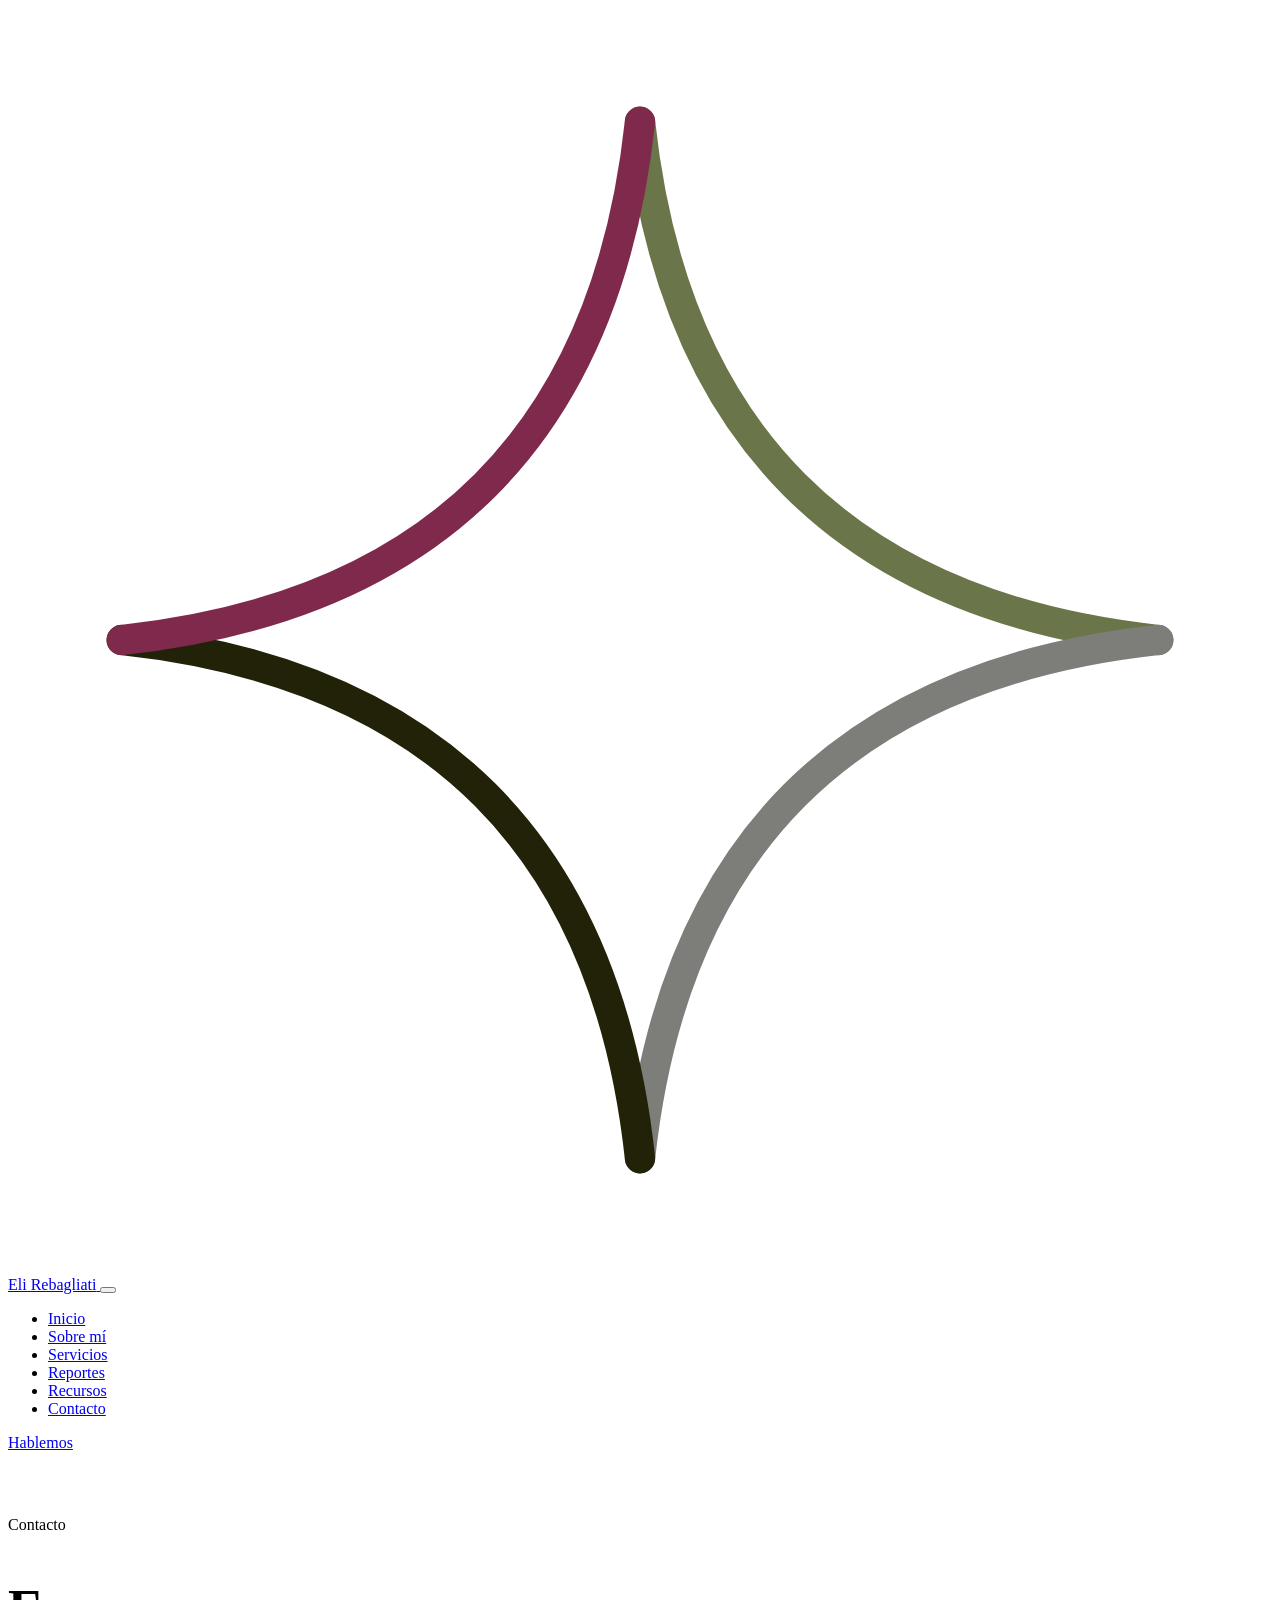
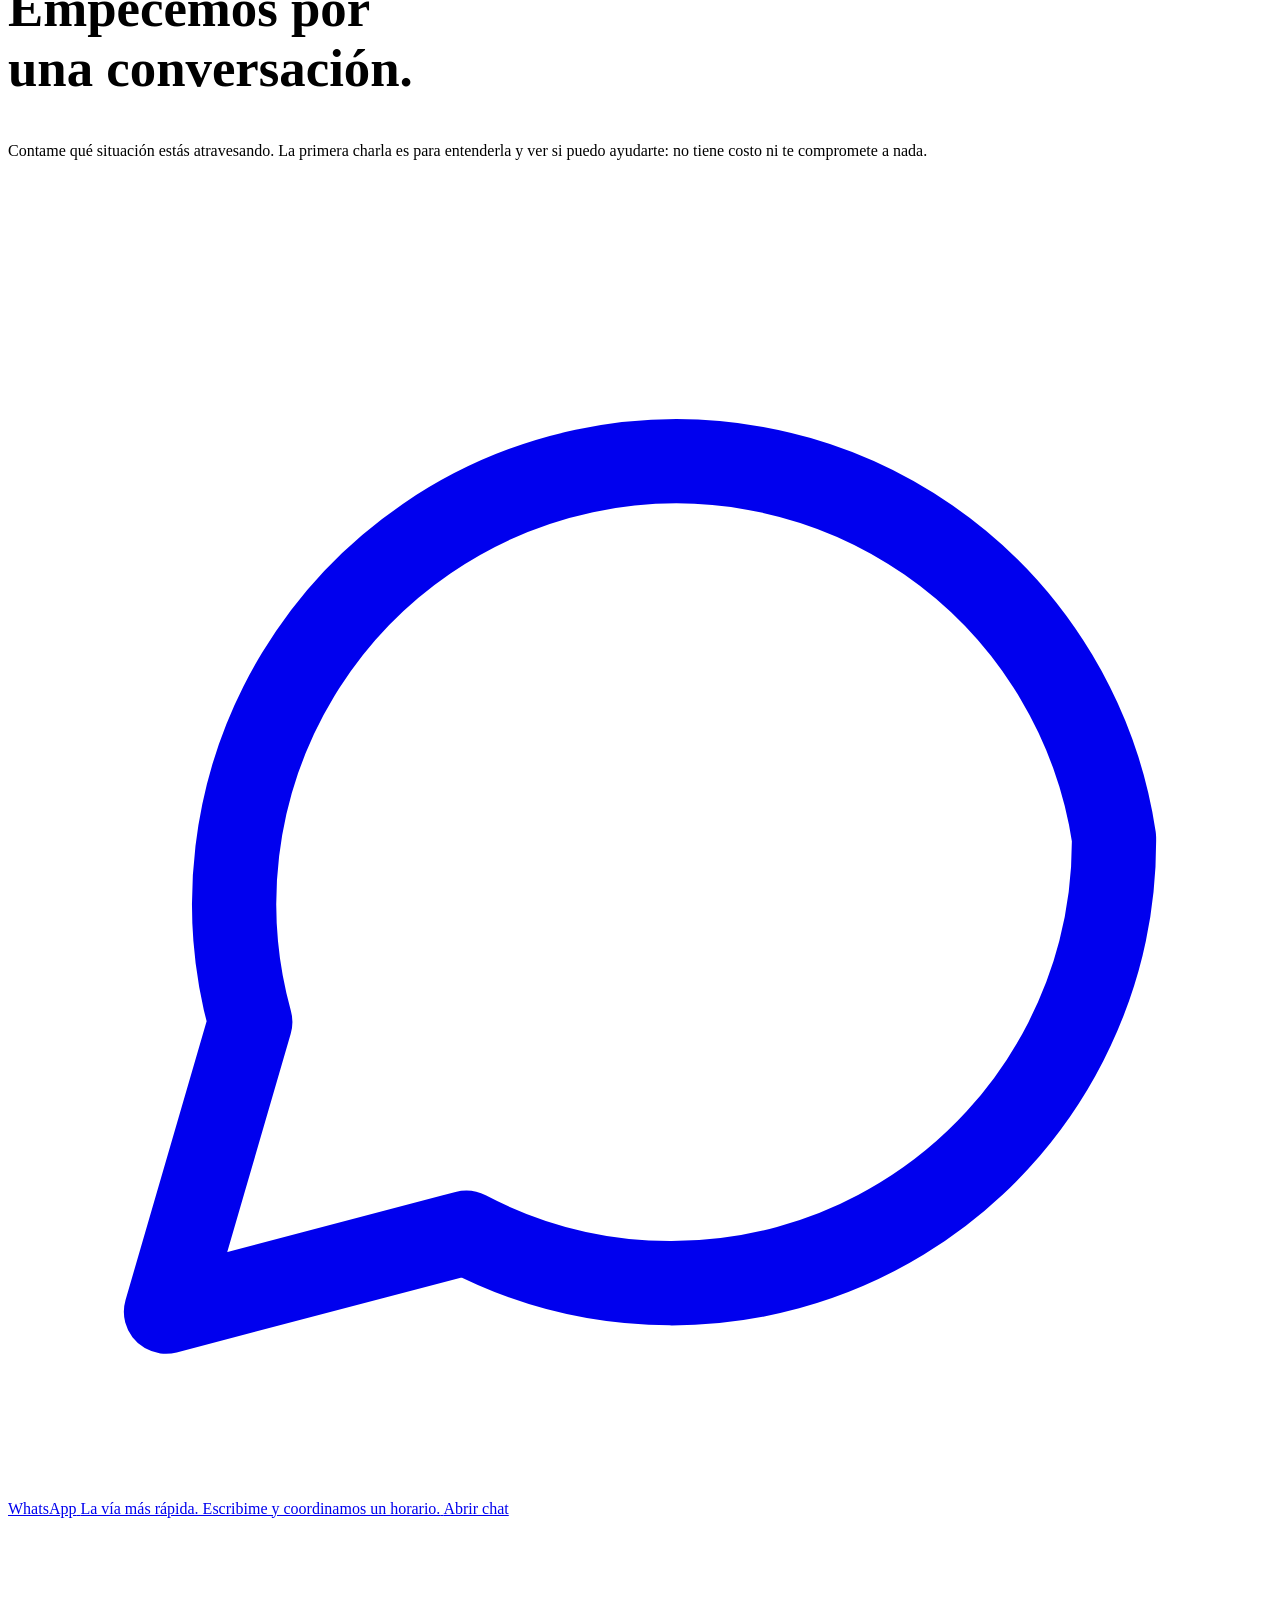
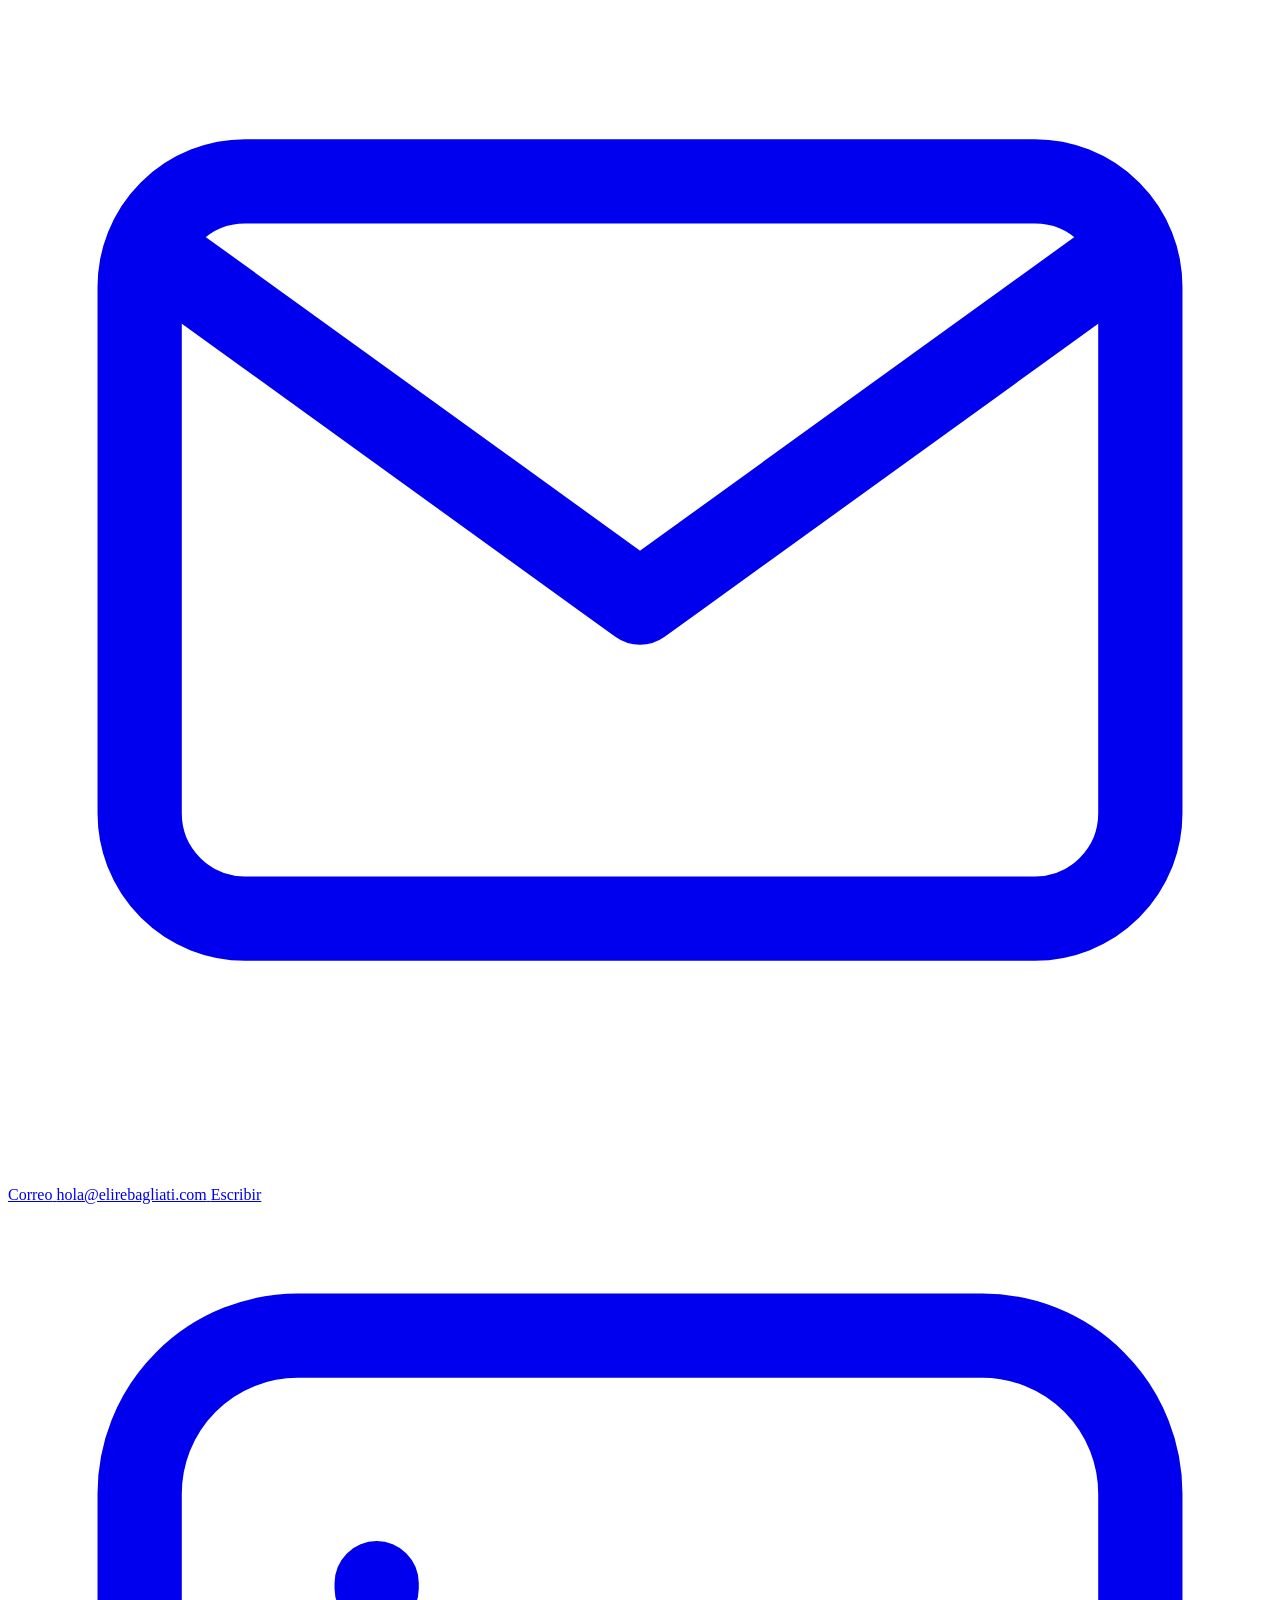
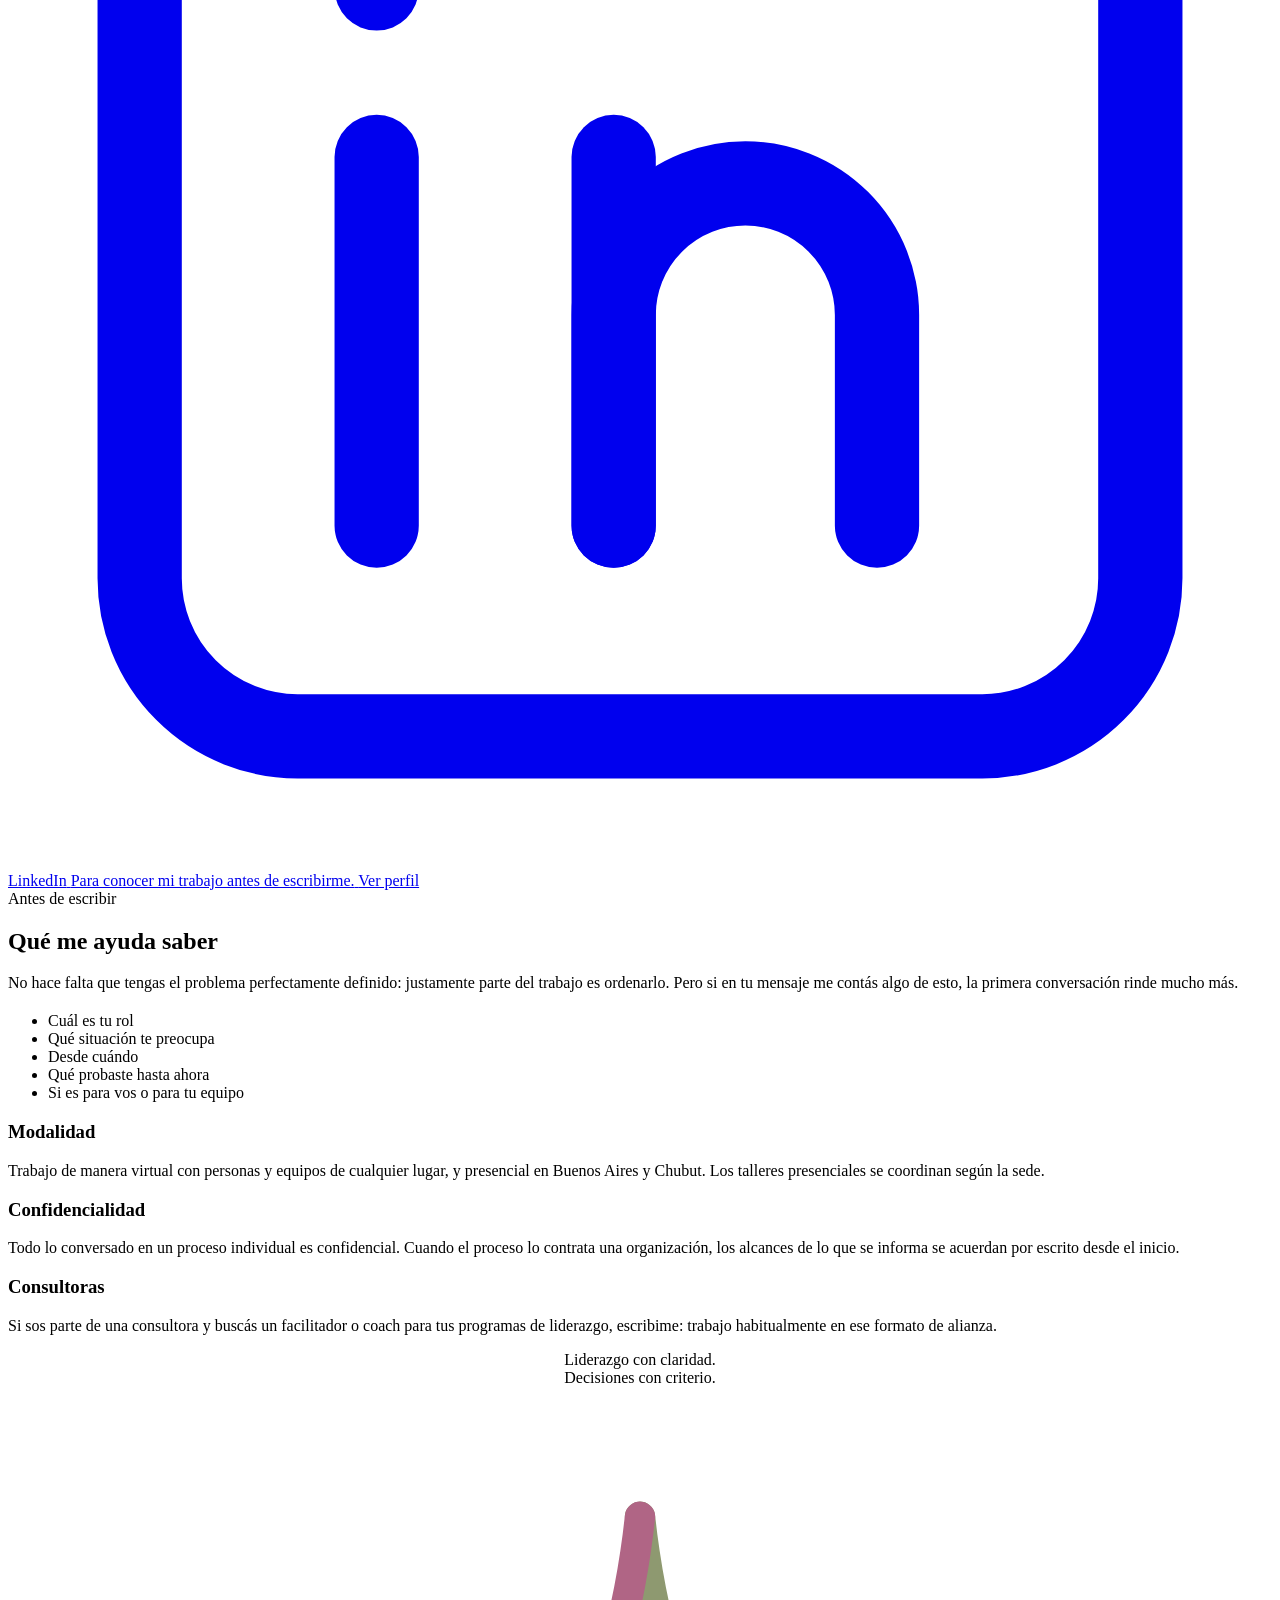
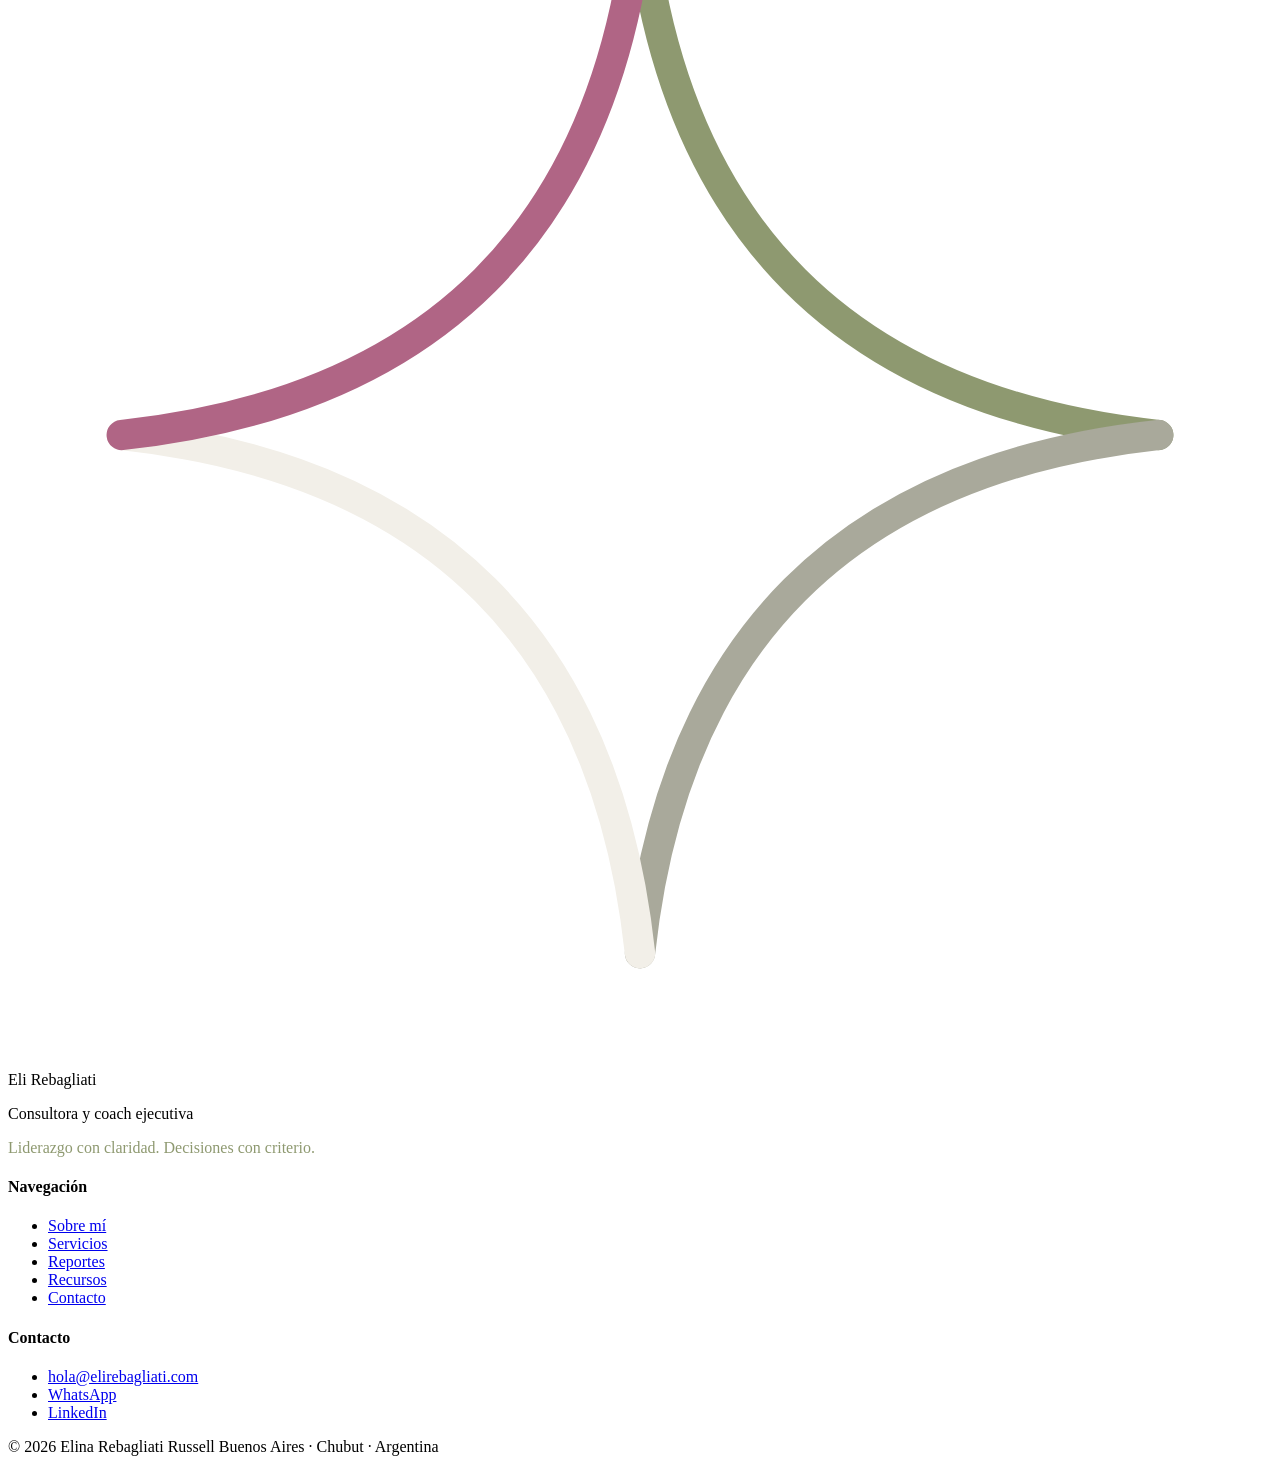
==== contacto.html @ 0b9de1ab "Add files via upload" ====
<!DOCTYPE html>
<html lang="es">
<head>
<meta charset="utf-8">
<meta name="viewport" content="width=device-width,initial-scale=1">
<title>Contacto · Eli Rebagliati</title>
<meta name="description" content="Escribime para conversar sobre tu desafío de liderazgo. Primera conversación sin costo ni compromiso.">
<meta property="og:title" content="Contacto · Eli Rebagliati">
<meta property="og:description" content="Escribime para conversar sobre tu desafío de liderazgo. Primera conversación sin costo ni compromiso.">
<meta property="og:image" content="assets/elina-cuadrada.jpg">
<meta property="og:type" content="website">
<link rel="icon" href="assets/favicon.svg" type="image/svg+xml">
<link rel="preconnect" href="https://fonts.googleapis.com">
<link rel="preconnect" href="https://fonts.gstatic.com" crossorigin>
<link href="https://fonts.googleapis.com/css2?family=Playfair+Display:wght@400;500;600&family=Inter:wght@400;500;600&display=swap" rel="stylesheet">
<link rel="stylesheet" href="assets/estilo.css">
</head>
<body>

<header>
  <div class="barra">
    <a href="index.html" class="marca">
      <svg viewBox="0 0 100 100" aria-hidden="true" fill="none" stroke-width="2.4" stroke-linecap="round">
        <path d="M50 9 Q54 46 91 50" stroke="#6A754A"/>
        <path d="M91 50 Q54 54 50 91" stroke="#7D7D7A"/>
        <path d="M50 91 Q46 54 9 50" stroke="#222208"/>
        <path d="M9 50 Q46 46 50 9" stroke="#7F294C"/>
      </svg>
      <span class="marca-nombre">Eli Rebagliati</span>
    </a>
    <button class="menu-btn" id="menuBtn" aria-label="Abrir menú" aria-expanded="false">
      <span></span><span></span><span></span>
    </button>
    <nav id="nav">
      <ul>
        <li><a href="index.html">Inicio</a></li>
        <li><a href="sobre-mi.html">Sobre mí</a></li>
        <li><a href="servicios.html">Servicios</a></li>
        <li><a href="reportes.html">Reportes</a></li>
        <li><a href="recursos.html">Recursos</a></li>
        <li><a href="contacto.html" class="activo">Contacto</a></li>
      </ul>
    </nav>
    <a href="contacto.html" class="btn">Hablemos</a>
  </div>
</header>

<section class="seccion-marfil" style="padding-top:64px;padding-bottom:56px">
  <div class="contenedor">
    <div class="angosto">
      <span class="sup">Contacto</span>
      <h1 style="font-size:clamp(2.1rem,4.2vw,3.3rem)">Empecemos por<br>una conversación.</h1>
      <div class="regla" style="margin-top:26px"></div>
      <p class="entrada">Contame qué situación estás atravesando. La primera charla es para entenderla y ver si puedo ayudarte: no tiene costo ni te compromete a nada.</p>
    </div>
  </div>
</section>

<section class="seccion-blanca">
  <div class="contenedor">
    <div class="canales">
      <a class="canal aparece" href="https://wa.me/5491127205738?text=Hola%20Eli%2C%20te%20escribo%20desde%20tu%20web." target="_blank" rel="noopener">
        <svg viewBox="0 0 24 24" fill="none" stroke="currentColor" stroke-width="1.6" stroke-linecap="round" stroke-linejoin="round">
          <path d="M21 11.5a8.4 8.4 0 0 1-12.3 7.5L3 20.5l1.6-5.5A8.4 8.4 0 1 1 21 11.5z"/>
        </svg>
        <span class="canal-nombre">WhatsApp</span>
        <span class="canal-dato">La vía más rápida. Escribime y coordinamos un horario.</span>
        <span class="canal-accion">Abrir chat</span>
      </a>

      <a class="canal aparece" href="mailto:hola@elirebagliati.com?subject=Consulta%20desde%20la%20web">
        <svg viewBox="0 0 24 24" fill="none" stroke="currentColor" stroke-width="1.6" stroke-linecap="round" stroke-linejoin="round">
          <rect x="2.5" y="5" width="19" height="14" rx="2"/><path d="M3 6.5l9 6.5 9-6.5"/>
        </svg>
        <span class="canal-nombre">Correo</span>
        <span class="canal-dato">hola@elirebagliati.com</span>
        <span class="canal-accion">Escribir</span>
      </a>

      <a class="canal aparece" href="https://linkedin.com/in/elirebagliati" target="_blank" rel="noopener">
        <svg viewBox="0 0 24 24" fill="none" stroke="currentColor" stroke-width="1.6" stroke-linecap="round" stroke-linejoin="round">
          <rect x="2.5" y="2.5" width="19" height="19" rx="3"/><path d="M7 10.5v7M7 7.2v.1M11.5 17.5v-4a2.5 2.5 0 0 1 5 0v4"/><path d="M11.5 10.5v7"/>
        </svg>
        <span class="canal-nombre">LinkedIn</span>
        <span class="canal-dato">Para conocer mi trabajo antes de escribirme.</span>
        <span class="canal-accion">Ver perfil</span>
      </a>
    </div>
  </div>
</section>

<section class="seccion-marfil">
  <div class="contenedor">
    <div class="dos-texto aparece">
      <div>
        <span class="sup">Antes de escribir</span>
        <h2>Qué me ayuda saber</h2>
      </div>
      <div>
        <p>No hace falta que tengas el problema perfectamente definido: justamente parte del trabajo es ordenarlo. Pero si en tu mensaje me contás algo de esto, la primera conversación rinde mucho más.</p>
        <ul class="chips" style="margin-top:20px">
          <li>Cuál es tu rol</li>
          <li>Qué situación te preocupa</li>
          <li>Desde cuándo</li>
          <li>Qué probaste hasta ahora</li>
          <li>Si es para vos o para tu equipo</li>
        </ul>
      </div>
    </div>
  </div>
</section>

<section class="seccion-blanca">
  <div class="contenedor">
    <div class="tres">
      <div class="tarjeta tarjeta-marfil aparece">
        <h3>Modalidad</h3>
        <p>Trabajo de manera virtual con personas y equipos de cualquier lugar, y presencial en Buenos Aires y Chubut. Los talleres presenciales se coordinan según la sede.</p>
      </div>
      <div class="tarjeta tarjeta-marfil aparece">
        <h3>Confidencialidad</h3>
        <p>Todo lo conversado en un proceso individual es confidencial. Cuando el proceso lo contrata una organización, los alcances de lo que se informa se acuerdan por escrito desde el inicio.</p>
      </div>
      <div class="tarjeta tarjeta-marfil aparece">
        <h3>Consultoras</h3>
        <p>Si sos parte de una consultora y buscás un facilitador o coach para tus programas de liderazgo, escribime: trabajo habitualmente en ese formato de alianza.</p>
      </div>
    </div>
  </div>
</section>

<section class="seccion-oscura">
  <div class="contenedor angosto" style="text-align:center">
    <blockquote class="cita aparece" style="border:none;padding:0;text-align:center">Liderazgo con claridad.<br>Decisiones con criterio.</blockquote>
  </div>
</section>


<footer>
  <div class="contenedor">
    <div class="pie-grid">
      <div>
        <div class="pie-marca">
          <svg viewBox="0 0 100 100" aria-hidden="true" fill="none" stroke-width="2.4" stroke-linecap="round">
            <path d="M50 9 Q54 46 91 50" stroke="#8E9970"/>
            <path d="M91 50 Q54 54 50 91" stroke="#A9A99B"/>
            <path d="M50 91 Q46 54 9 50" stroke="#F2EFE8"/>
            <path d="M9 50 Q46 46 50 9" stroke="#B06585"/>
          </svg>
          <span>Eli Rebagliati</span>
        </div>
        <p style="margin-bottom:6px">Consultora y coach ejecutiva</p>
        <p style="color:#8E9970">Liderazgo con claridad. Decisiones con criterio.</p>
      </div>
      <div>
        <h4>Navegación</h4>
        <ul>
          <li><a href="sobre-mi.html">Sobre mí</a></li>
          <li><a href="servicios.html">Servicios</a></li>
          <li><a href="reportes.html">Reportes</a></li>
          <li><a href="recursos.html">Recursos</a></li>
          <li><a href="contacto.html">Contacto</a></li>
        </ul>
      </div>
      <div>
        <h4>Contacto</h4>
        <ul>
          <li><a href="mailto:hola@elirebagliati.com">hola@elirebagliati.com</a></li>
          <li><a href="https://wa.me/5491127205738" target="_blank" rel="noopener">WhatsApp</a></li>
          <li><a href="https://linkedin.com/in/elirebagliati" target="_blank" rel="noopener">LinkedIn</a></li>
        </ul>
      </div>
    </div>
    <div class="pie-abajo">
      <span>© <span id="anio">2026</span> Elina Rebagliati Russell</span>
      <span>Buenos Aires · Chubut · Argentina</span>
    </div>
  </div>
</footer>

<script>
document.getElementById('anio').textContent = new Date().getFullYear();
const mb = document.getElementById('menuBtn'), nv = document.getElementById('nav');
mb.addEventListener('click', () => {
  const abierto = nv.classList.toggle('abierto');
  mb.classList.toggle('abierto', abierto);
  mb.setAttribute('aria-expanded', abierto);
});
const io = new IntersectionObserver(es => es.forEach(e => {
  if (e.isIntersecting) { e.target.classList.add('visible'); io.unobserve(e.target); }
}), { threshold: .12, rootMargin: '0px 0px -60px 0px' });
document.querySelectorAll('.aparece').forEach(el => io.observe(el));
</script>
</body>
</html>
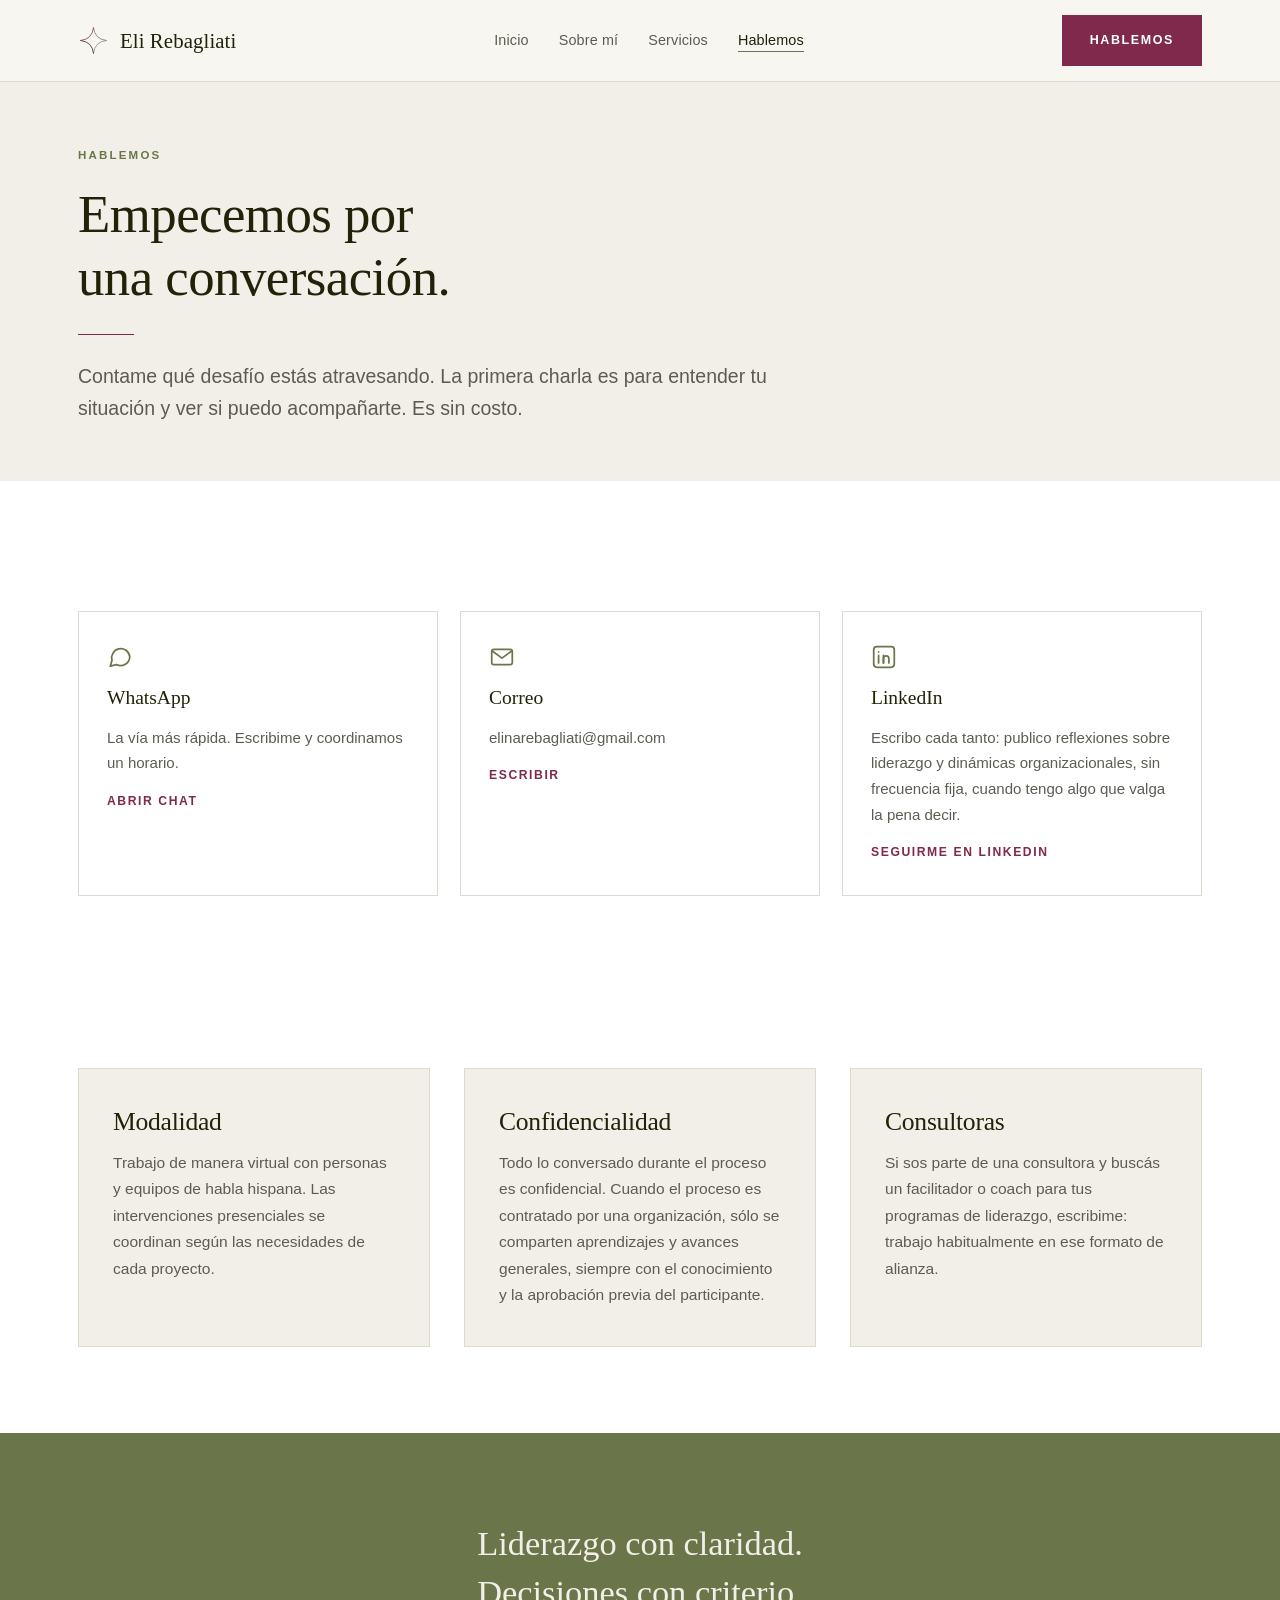
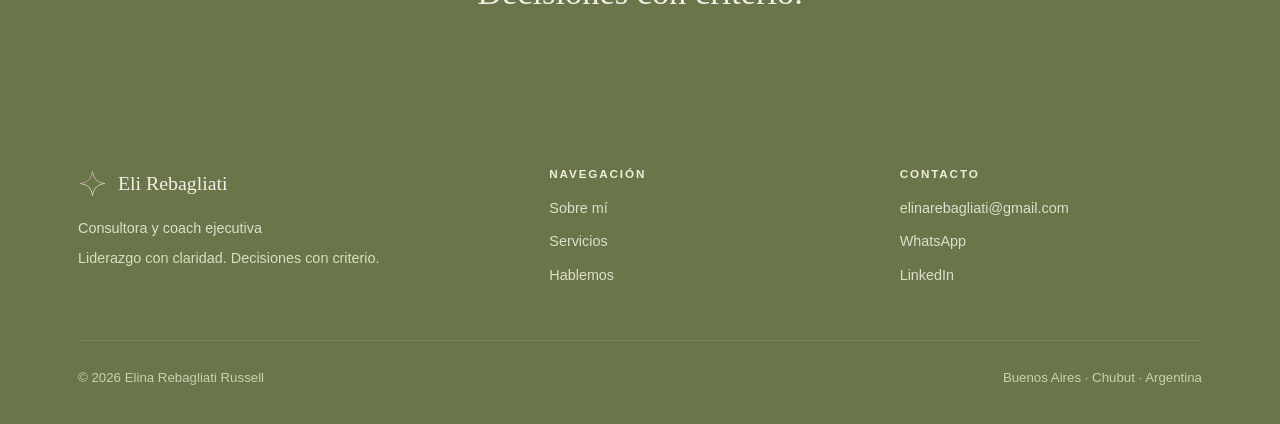
==== commit 30a677b9: "Aplicar observaciones de Elina: textos, color oliva, menu sin Reportes/Recursos - Inicio: titulo y b" ====
--- a/contacto.html
+++ b/contacto.html
@@ -3,9 +3,9 @@
 <head>
 <meta charset="utf-8">
 <meta name="viewport" content="width=device-width,initial-scale=1">
-<title>Contacto · Eli Rebagliati</title>
-<meta name="description" content="Escribime para conversar sobre tu desafío de liderazgo. Primera conversación sin costo ni compromiso.">
-<meta property="og:title" content="Contacto · Eli Rebagliati">
+<title>Hablemos · Eli Rebagliati</title>
+<meta name="description" content="Escribime para conversar sobre tu desafío de liderazgo. Primera conversación sin costo.">
+<meta property="og:title" content="Hablemos · Eli Rebagliati">
 <meta property="og:description" content="Escribime para conversar sobre tu desafío de liderazgo. Primera conversación sin costo ni compromiso.">
 <meta property="og:image" content="assets/elina-cuadrada.jpg">
 <meta property="og:type" content="website">
@@ -36,9 +36,7 @@
         <li><a href="index.html">Inicio</a></li>
         <li><a href="sobre-mi.html">Sobre mí</a></li>
         <li><a href="servicios.html">Servicios</a></li>
-        <li><a href="reportes.html">Reportes</a></li>
-        <li><a href="recursos.html">Recursos</a></li>
-        <li><a href="contacto.html" class="activo">Contacto</a></li>
+        <li><a href="contacto.html" class="activo">Hablemos</a></li>
       </ul>
     </nav>
     <a href="contacto.html" class="btn">Hablemos</a>
@@ -48,10 +46,10 @@
 <section class="seccion-marfil" style="padding-top:64px;padding-bottom:56px">
   <div class="contenedor">
     <div class="angosto">
-      <span class="sup">Contacto</span>
+      <span class="sup">Hablemos</span>
       <h1 style="font-size:clamp(2.1rem,4.2vw,3.3rem)">Empecemos por<br>una conversación.</h1>
       <div class="regla" style="margin-top:26px"></div>
-      <p class="entrada">Contame qué situación estás atravesando. La primera charla es para entenderla y ver si puedo ayudarte: no tiene costo ni te compromete a nada.</p>
+      <p class="entrada">Contame qué desafío estás atravesando. La primera charla es para entender tu situación y ver si puedo acompañarte. Es sin costo.</p>
     </div>
   </div>
 </section>
@@ -68,12 +66,12 @@
         <span class="canal-accion">Abrir chat</span>
       </a>
 
-      <a class="canal aparece" href="mailto:hola@elirebagliati.com?subject=Consulta%20desde%20la%20web">
+      <a class="canal aparece" href="mailto:elinarebagliati@gmail.com?subject=Consulta%20desde%20la%20web">
         <svg viewBox="0 0 24 24" fill="none" stroke="currentColor" stroke-width="1.6" stroke-linecap="round" stroke-linejoin="round">
           <rect x="2.5" y="5" width="19" height="14" rx="2"/><path d="M3 6.5l9 6.5 9-6.5"/>
         </svg>
         <span class="canal-nombre">Correo</span>
-        <span class="canal-dato">hola@elirebagliati.com</span>
+        <span class="canal-dato">elinarebagliati@gmail.com</span>
         <span class="canal-accion">Escribir</span>
       </a>
 
@@ -82,30 +80,9 @@
           <rect x="2.5" y="2.5" width="19" height="19" rx="3"/><path d="M7 10.5v7M7 7.2v.1M11.5 17.5v-4a2.5 2.5 0 0 1 5 0v4"/><path d="M11.5 10.5v7"/>
         </svg>
         <span class="canal-nombre">LinkedIn</span>
-        <span class="canal-dato">Para conocer mi trabajo antes de escribirme.</span>
-        <span class="canal-accion">Ver perfil</span>
+        <span class="canal-dato">Escribo cada tanto: publico reflexiones sobre liderazgo y dinámicas organizacionales, sin frecuencia fija, cuando tengo algo que valga la pena decir.</span>
+        <span class="canal-accion">Seguirme en LinkedIn</span>
       </a>
-    </div>
-  </div>
-</section>
-
-<section class="seccion-marfil">
-  <div class="contenedor">
-    <div class="dos-texto aparece">
-      <div>
-        <span class="sup">Antes de escribir</span>
-        <h2>Qué me ayuda saber</h2>
-      </div>
-      <div>
-        <p>No hace falta que tengas el problema perfectamente definido: justamente parte del trabajo es ordenarlo. Pero si en tu mensaje me contás algo de esto, la primera conversación rinde mucho más.</p>
-        <ul class="chips" style="margin-top:20px">
-          <li>Cuál es tu rol</li>
-          <li>Qué situación te preocupa</li>
-          <li>Desde cuándo</li>
-          <li>Qué probaste hasta ahora</li>
-          <li>Si es para vos o para tu equipo</li>
-        </ul>
-      </div>
     </div>
   </div>
 </section>
@@ -115,11 +92,11 @@
     <div class="tres">
       <div class="tarjeta tarjeta-marfil aparece">
         <h3>Modalidad</h3>
-        <p>Trabajo de manera virtual con personas y equipos de cualquier lugar, y presencial en Buenos Aires y Chubut. Los talleres presenciales se coordinan según la sede.</p>
+        <p>Trabajo de manera virtual con personas y equipos de habla hispana. Las intervenciones presenciales se coordinan según las necesidades de cada proyecto.</p>
       </div>
       <div class="tarjeta tarjeta-marfil aparece">
         <h3>Confidencialidad</h3>
-        <p>Todo lo conversado en un proceso individual es confidencial. Cuando el proceso lo contrata una organización, los alcances de lo que se informa se acuerdan por escrito desde el inicio.</p>
+        <p>Todo lo conversado durante el proceso es confidencial. Cuando el proceso es contratado por una organización, sólo se comparten aprendizajes y avances generales, siempre con el conocimiento y la aprobación previa del participante.</p>
       </div>
       <div class="tarjeta tarjeta-marfil aparece">
         <h3>Consultoras</h3>
@@ -142,30 +119,28 @@
       <div>
         <div class="pie-marca">
           <svg viewBox="0 0 100 100" aria-hidden="true" fill="none" stroke-width="2.4" stroke-linecap="round">
-            <path d="M50 9 Q54 46 91 50" stroke="#8E9970"/>
-            <path d="M91 50 Q54 54 50 91" stroke="#A9A99B"/>
+            <path d="M50 9 Q54 46 91 50" stroke="#D9DEC2"/>
+            <path d="M91 50 Q54 54 50 91" stroke="#E6E4D8"/>
             <path d="M50 91 Q46 54 9 50" stroke="#F2EFE8"/>
-            <path d="M9 50 Q46 46 50 9" stroke="#B06585"/>
+            <path d="M9 50 Q46 46 50 9" stroke="#D8A0BC"/>
           </svg>
           <span>Eli Rebagliati</span>
         </div>
         <p style="margin-bottom:6px">Consultora y coach ejecutiva</p>
-        <p style="color:#8E9970">Liderazgo con claridad. Decisiones con criterio.</p>
+        <p style="color:#D9DEC2">Liderazgo con claridad. Decisiones con criterio.</p>
       </div>
       <div>
         <h4>Navegación</h4>
         <ul>
           <li><a href="sobre-mi.html">Sobre mí</a></li>
           <li><a href="servicios.html">Servicios</a></li>
-          <li><a href="reportes.html">Reportes</a></li>
-          <li><a href="recursos.html">Recursos</a></li>
-          <li><a href="contacto.html">Contacto</a></li>
+          <li><a href="contacto.html">Hablemos</a></li>
         </ul>
       </div>
       <div>
         <h4>Contacto</h4>
         <ul>
-          <li><a href="mailto:hola@elirebagliati.com">hola@elirebagliati.com</a></li>
+          <li><a href="mailto:elinarebagliati@gmail.com">elinarebagliati@gmail.com</a></li>
           <li><a href="https://wa.me/5491127205738" target="_blank" rel="noopener">WhatsApp</a></li>
           <li><a href="https://linkedin.com/in/elirebagliati" target="_blank" rel="noopener">LinkedIn</a></li>
         </ul>
--- a/assets/estilo.css
+++ b/assets/estilo.css
@@ -0,0 +1,310 @@
+/* ═══════════════════════════════════════════════════════════════
+   Eli Rebagliati — Consultora y Coach Ejecutiva
+   Hoja de estilos única. Paleta y tipografías del manual de marca.
+   ═══════════════════════════════════════════════════════════════ */
+
+:root{
+  /* paleta de marca */
+  --pantano:#222208;
+  --oliva:#6A754A;
+  --vino:#7F294C;
+  --piedra:#7D7D7A;
+  --marfil:#F2EFE8;
+
+  /* derivados para interfaz */
+  --marfil-claro:#F8F6F1;
+  --blanco:#FFFFFF;
+  --texto:#2B2B22;
+  --texto-suave:#5C5C52;
+  --linea:#DEDACF;
+  --oliva-claro:#8E9970;
+  --vino-oscuro:#6A2140;
+
+  --serif:'Playfair Display',Georgia,'Times New Roman',serif;
+  --sans:'Inter',-apple-system,BlinkMacSystemFont,'Segoe UI',Roboto,sans-serif;
+
+  --ancho:1180px;
+  --ancho-texto:720px;
+}
+
+*,*::before,*::after{box-sizing:border-box}
+
+html{scroll-behavior:smooth;-webkit-text-size-adjust:100%}
+
+body{
+  margin:0;
+  font-family:var(--sans);
+  font-size:17px;
+  line-height:1.7;
+  color:var(--texto);
+  background:var(--marfil-claro);
+  -webkit-font-smoothing:antialiased;
+}
+
+img{max-width:100%;height:auto;display:block}
+
+a{color:var(--vino);text-decoration:none;transition:color .2s}
+a:hover{color:var(--vino-oscuro)}
+
+/* ── tipografía ───────────────────────────────────────────── */
+h1,h2,h3,h4{font-family:var(--serif);font-weight:500;color:var(--pantano);margin:0;line-height:1.18;letter-spacing:-.01em}
+h1{font-size:clamp(2.4rem,5.2vw,4.1rem)}
+h2{font-size:clamp(1.9rem,3.6vw,2.9rem)}
+h3{font-size:clamp(1.25rem,2vw,1.6rem)}
+h4{font-size:1.1rem}
+p{margin:0 0 1.15em}
+p:last-child{margin-bottom:0}
+
+.sup{
+  font-family:var(--sans);font-size:.72rem;font-weight:600;
+  letter-spacing:.19em;text-transform:uppercase;color:var(--oliva);
+  margin:0 0 1.1rem;display:block;
+}
+.entrada{font-size:1.22rem;line-height:1.62;color:var(--texto-suave)}
+.grande{font-size:1.08rem}
+.destacado{color:var(--vino)}
+.oliva{color:var(--oliva)}
+
+/* ── estructura ───────────────────────────────────────────── */
+.contenedor{max-width:var(--ancho);margin:0 auto;padding:0 28px}
+.angosto{max-width:var(--ancho-texto)}
+section{padding:86px 0}
+.seccion-marfil{background:var(--marfil)}
+.seccion-blanca{background:var(--blanco)}
+.seccion-oscura{background:var(--oliva);color:#EEF0E3}
+.seccion-oscura h1,.seccion-oscura h2,.seccion-oscura h3{color:var(--marfil)}
+.seccion-oscura .sup{color:#D9DEC2}
+.seccion-oscura .entrada{color:#E4E6D4}
+
+/* ── cabecera ─────────────────────────────────────────────── */
+header{
+  position:sticky;top:0;z-index:60;
+  background:rgba(248,246,241,.94);
+  backdrop-filter:saturate(150%) blur(12px);
+  border-bottom:1px solid var(--linea);
+}
+.barra{display:flex;align-items:center;justify-content:space-between;gap:24px;padding:15px 28px;max-width:var(--ancho);margin:0 auto}
+.marca{display:flex;align-items:center;gap:11px}
+.marca svg{width:31px;height:31px;flex:none}
+.marca-nombre{font-family:var(--serif);font-size:1.3rem;color:var(--pantano);letter-spacing:.005em}
+
+nav ul{display:flex;align-items:center;gap:30px;list-style:none;margin:0;padding:0}
+nav a{
+  font-size:.9rem;color:var(--texto-suave);letter-spacing:.01em;
+  padding-bottom:3px;border-bottom:1.5px solid transparent;
+}
+nav a:hover{color:var(--pantano)}
+nav a.activo{color:var(--pantano);border-bottom-color:var(--oliva)}
+
+/* ── botones ──────────────────────────────────────────────── */
+.btn{
+  display:inline-flex;align-items:center;gap:9px;
+  font-family:var(--sans);font-size:.78rem;font-weight:600;
+  letter-spacing:.13em;text-transform:uppercase;
+  padding:14px 27px;border:1.5px solid var(--vino);
+  background:var(--vino);color:#fff;
+  transition:background .22s,border-color .22s,color .22s,transform .22s;
+  cursor:pointer;
+}
+.btn:hover{background:var(--vino-oscuro);border-color:var(--vino-oscuro);color:#fff;transform:translateY(-1px)}
+.btn-linea{background:transparent;color:var(--vino)}
+.btn-linea:hover{background:var(--vino);color:#fff}
+.btn-claro{background:transparent;border-color:rgba(242,239,232,.55);color:var(--marfil)}
+.btn-claro:hover{background:var(--marfil);border-color:var(--marfil);color:var(--oliva)}
+.btn-oliva{background:var(--oliva);border-color:var(--oliva)}
+.btn-oliva:hover{background:#59633d;border-color:#59633d}
+.btn svg{width:15px;height:15px}
+
+/* ── hero ─────────────────────────────────────────────────── */
+.hero{background:var(--marfil);padding:0;overflow:hidden}
+.hero-grid{display:grid;grid-template-columns:1.05fr .95fr;align-items:stretch;min-height:min(78vh,640px)}
+.hero-texto{display:flex;flex-direction:column;justify-content:center;padding:76px 60px 76px 28px;max-width:660px;margin-left:auto}
+.hero h1{margin-bottom:26px}
+.regla{width:56px;height:1.5px;background:var(--vino);margin:0 0 26px}
+.hero-img{position:relative;background:linear-gradient(155deg,#E6E2D8 0%,#D9D5C9 100%)}
+.hero-img img{width:100%;height:100%;object-fit:cover;object-position:center 12%}
+/* panel de portada sin imagen todavía: en móvil se oculta para no dejar un bloque vacío */
+.hero-img-vacia{min-height:100%}
+.hero-acciones{display:flex;flex-wrap:wrap;gap:14px;margin-top:34px}
+
+/* ── pilares ──────────────────────────────────────────────── */
+.pilares{background:var(--blanco);border-top:1px solid var(--linea);border-bottom:1px solid var(--linea)}
+.pilares-grid{display:grid;grid-template-columns:repeat(4,1fr);padding:0}
+.pilar{padding:44px 30px;text-align:center;border-right:1px solid var(--linea)}
+.pilar:last-child{border-right:none}
+.pilar svg{width:36px;height:36px;margin:0 auto 17px;display:block}
+.pilar-nombre{
+  font-family:var(--sans);font-size:.73rem;font-weight:600;letter-spacing:.16em;
+  text-transform:uppercase;color:var(--pantano);margin:0 0 9px;
+}
+.pilar p{font-size:.93rem;color:var(--texto-suave);line-height:1.6;margin:0}
+
+/* ── rejillas ─────────────────────────────────────────────── */
+.dos{display:grid;grid-template-columns:1fr 1fr;gap:64px;align-items:center}
+.dos-texto{display:grid;grid-template-columns:1fr 1fr;gap:56px;align-items:start}
+.tres{display:grid;grid-template-columns:repeat(3,1fr);gap:34px}
+.cuatro{display:grid;grid-template-columns:repeat(4,1fr);gap:26px}
+
+/* ── tarjetas ─────────────────────────────────────────────── */
+.tarjeta{
+  background:var(--blanco);border:1px solid var(--linea);
+  padding:38px 34px;transition:border-color .22s,transform .22s,box-shadow .22s;
+}
+.tarjeta:hover{border-color:var(--oliva);transform:translateY(-3px);box-shadow:0 12px 32px rgba(34,34,8,.06)}
+.tarjeta h3{margin-bottom:13px}
+.tarjeta p{font-size:.97rem;color:var(--texto-suave);margin-bottom:0}
+.tarjeta .num{
+  font-family:var(--serif);font-size:.95rem;color:var(--oliva);
+  display:block;margin-bottom:16px;letter-spacing:.06em;
+}
+.tarjeta ul{margin:16px 0 0;padding-left:19px;font-size:.93rem;color:var(--texto-suave)}
+.tarjeta li{margin-bottom:7px}
+.tarjeta-marfil{background:var(--marfil)}
+
+/* ── servicio extendido ───────────────────────────────────── */
+.servicio{
+  display:grid;grid-template-columns:190px 1fr;gap:48px;
+  padding:46px 0;border-top:1px solid var(--linea);align-items:start;
+}
+.servicio:last-child{border-bottom:1px solid var(--linea)}
+.servicio-etq{position:sticky;top:96px}
+.servicio-etq .num{font-family:var(--serif);font-size:2.4rem;color:var(--oliva);line-height:1;display:block;margin-bottom:10px}
+.servicio-etq p{font-size:.76rem;font-weight:600;letter-spacing:.14em;text-transform:uppercase;color:var(--piedra);margin:0}
+.servicio h3{margin-bottom:14px}
+.servicio-detalle{margin-top:22px;padding-top:20px;border-top:1px dashed var(--linea)}
+.servicio-detalle p{font-size:.79rem;font-weight:600;letter-spacing:.12em;text-transform:uppercase;color:var(--oliva);margin:0 0 11px}
+.chips{display:flex;flex-wrap:wrap;gap:9px;list-style:none;margin:0;padding:0}
+.chips li{
+  font-size:.85rem;color:var(--texto-suave);background:var(--marfil);
+  border:1px solid var(--linea);padding:6px 14px;border-radius:100px;
+}
+
+/* ── cita ─────────────────────────────────────────────────── */
+.cita{
+  font-family:var(--serif);font-size:clamp(1.5rem,2.9vw,2.15rem);
+  line-height:1.42;color:var(--pantano);margin:0;
+  padding-left:34px;border-left:2px solid var(--vino);
+}
+.seccion-oscura .cita{color:var(--marfil);border-left-color:#D9DEC2}
+
+/* ── clientes ─────────────────────────────────────────────── */
+.clientes{display:flex;flex-wrap:wrap;justify-content:center;gap:14px 46px;list-style:none;margin:0;padding:0}
+.clientes li{
+  font-family:var(--serif);font-size:1.28rem;color:var(--piedra);
+  letter-spacing:.01em;transition:color .22s;
+}
+.clientes li:hover{color:var(--pantano)}
+
+/* ── datos ────────────────────────────────────────────────── */
+.datos{display:grid;grid-template-columns:repeat(3,1fr);gap:34px;text-align:center}
+.dato .cifra{font-family:var(--serif);font-size:clamp(2.3rem,4.4vw,3.3rem);color:var(--oliva);line-height:1;display:block;margin-bottom:11px}
+.dato p{font-size:.9rem;color:var(--texto-suave);margin:0}
+.seccion-oscura .dato .cifra{color:#EDEFDA}
+.seccion-oscura .dato p{color:#DFE1CE}
+
+/* ── lista de trayectoria ─────────────────────────────────── */
+.hito{display:grid;grid-template-columns:170px 1fr;gap:38px;padding:26px 0;border-top:1px solid var(--linea)}
+.hito:first-of-type{border-top:none}
+.hito-fecha{font-size:.82rem;font-weight:600;letter-spacing:.09em;text-transform:uppercase;color:var(--oliva);padding-top:5px}
+.hito h4{margin-bottom:6px;font-family:var(--sans);font-size:1.03rem;font-weight:600;color:var(--pantano)}
+.hito p{font-size:.95rem;color:var(--texto-suave);margin:0}
+
+/* ── contacto ─────────────────────────────────────────────── */
+.canales{display:grid;grid-template-columns:repeat(3,1fr);gap:22px;margin-top:44px}
+.canal{
+  display:flex;flex-direction:column;gap:11px;
+  background:var(--blanco);border:1px solid var(--linea);padding:32px 28px;
+  transition:border-color .22s,transform .22s,box-shadow .22s;
+}
+.canal:hover{border-color:var(--oliva);transform:translateY(-3px);box-shadow:0 12px 32px rgba(34,34,8,.06)}
+.canal svg{width:26px;height:26px;color:var(--oliva)}
+.canal-nombre{font-family:var(--serif);font-size:1.22rem;color:var(--pantano)}
+.canal-dato{font-size:.94rem;color:var(--texto-suave);word-break:break-word}
+.canal-accion{font-size:.76rem;font-weight:600;letter-spacing:.13em;text-transform:uppercase;color:var(--vino);margin-top:4px}
+
+/* ── nota / aviso editable ────────────────────────────────── */
+.nota{
+  background:var(--marfil);border-left:3px solid var(--oliva);
+  padding:24px 28px;font-size:.95rem;color:var(--texto-suave);
+}
+.nota strong{color:var(--pantano)}
+
+/* ── pie ──────────────────────────────────────────────────── */
+footer{background:var(--oliva);color:#DCDFCB;padding:64px 0 34px;font-size:.9rem}
+.pie-grid{display:grid;grid-template-columns:1.4fr 1fr 1fr;gap:48px;padding-bottom:44px;border-bottom:1px solid rgba(242,239,232,.13)}
+.pie-marca{display:flex;align-items:center;gap:11px;margin-bottom:15px}
+.pie-marca svg{width:29px;height:29px}
+.pie-marca span{font-family:var(--serif);font-size:1.24rem;color:var(--marfil)}
+footer h4{font-family:var(--sans);font-size:.73rem;font-weight:600;letter-spacing:.16em;text-transform:uppercase;color:#EDEFDA;margin-bottom:15px}
+footer ul{list-style:none;margin:0;padding:0}
+footer li{margin-bottom:9px}
+footer a{color:#DCDFCB}
+footer a:hover{color:var(--marfil)}
+.pie-abajo{display:flex;flex-wrap:wrap;justify-content:space-between;gap:14px;padding-top:26px;font-size:.83rem;color:#CBD0B4}
+
+/* ── animación de entrada ─────────────────────────────────── */
+.aparece{opacity:0;transform:translateY(22px);transition:opacity .7s ease,transform .7s ease}
+.aparece.visible{opacity:1;transform:none}
+
+/* ── responsive ───────────────────────────────────────────── */
+@media (max-width:1000px){
+  .cuatro{grid-template-columns:repeat(2,1fr)}
+  .pilares-grid{grid-template-columns:repeat(2,1fr)}
+  .pilar{border-bottom:1px solid var(--linea)}
+  .pilar:nth-child(2){border-right:none}
+  .pilar:nth-child(3),.pilar:nth-child(4){border-bottom:none}
+  .tres{grid-template-columns:1fr;gap:24px}
+  .canales{grid-template-columns:1fr}
+}
+
+@media (max-width:860px){
+  body{font-size:16px}
+  section{padding:62px 0}
+  .hero-grid{grid-template-columns:1fr}
+  .hero-texto{padding:56px 28px 46px;max-width:none;margin:0;order:2}
+  .hero-img{order:1;height:52vh;max-height:430px}
+  .hero-img img{object-position:center 8%}
+  .hero-img-vacia{display:none}
+  .dos,.dos-texto{grid-template-columns:1fr;gap:38px}
+  .servicio{grid-template-columns:1fr;gap:18px;padding:36px 0}
+  .servicio-etq{position:static;display:flex;align-items:baseline;gap:14px}
+  .servicio-etq .num{font-size:1.5rem;margin:0}
+  .hito{grid-template-columns:1fr;gap:8px}
+  .datos{grid-template-columns:1fr;gap:30px}
+  .pie-grid{grid-template-columns:1fr;gap:34px}
+  .cita{padding-left:22px}
+
+  /* menú */
+  .menu-btn{display:flex}
+  nav{
+    position:fixed;inset:63px 0 auto;background:var(--marfil-claro);
+    border-bottom:1px solid var(--linea);
+    max-height:0;overflow:hidden;transition:max-height .34s ease;
+  }
+  nav.abierto{max-height:420px}
+  nav ul{flex-direction:column;align-items:stretch;gap:0;padding:8px 28px 22px}
+  nav li{border-bottom:1px solid var(--linea)}
+  nav li:last-child{border-bottom:none}
+  nav a{display:block;padding:15px 0;font-size:1rem;border:none}
+  .barra > .btn{display:none}
+}
+
+.menu-btn{
+  display:none;flex-direction:column;justify-content:center;gap:5px;
+  width:42px;height:42px;background:none;border:none;cursor:pointer;padding:0;
+}
+.menu-btn span{display:block;height:1.5px;width:23px;background:var(--pantano);transition:transform .3s,opacity .3s}
+.menu-btn.abierto span:nth-child(1){transform:translateY(6.5px) rotate(45deg)}
+.menu-btn.abierto span:nth-child(2){opacity:0}
+.menu-btn.abierto span:nth-child(3){transform:translateY(-6.5px) rotate(-45deg)}
+
+@media (prefers-reduced-motion:reduce){
+  *{animation:none!important;transition:none!important}
+  .aparece{opacity:1;transform:none}
+  html{scroll-behavior:auto}
+}
+
+@media print{
+  header,footer,.btn,.menu-btn{display:none}
+  body{background:#fff;font-size:11pt}
+}
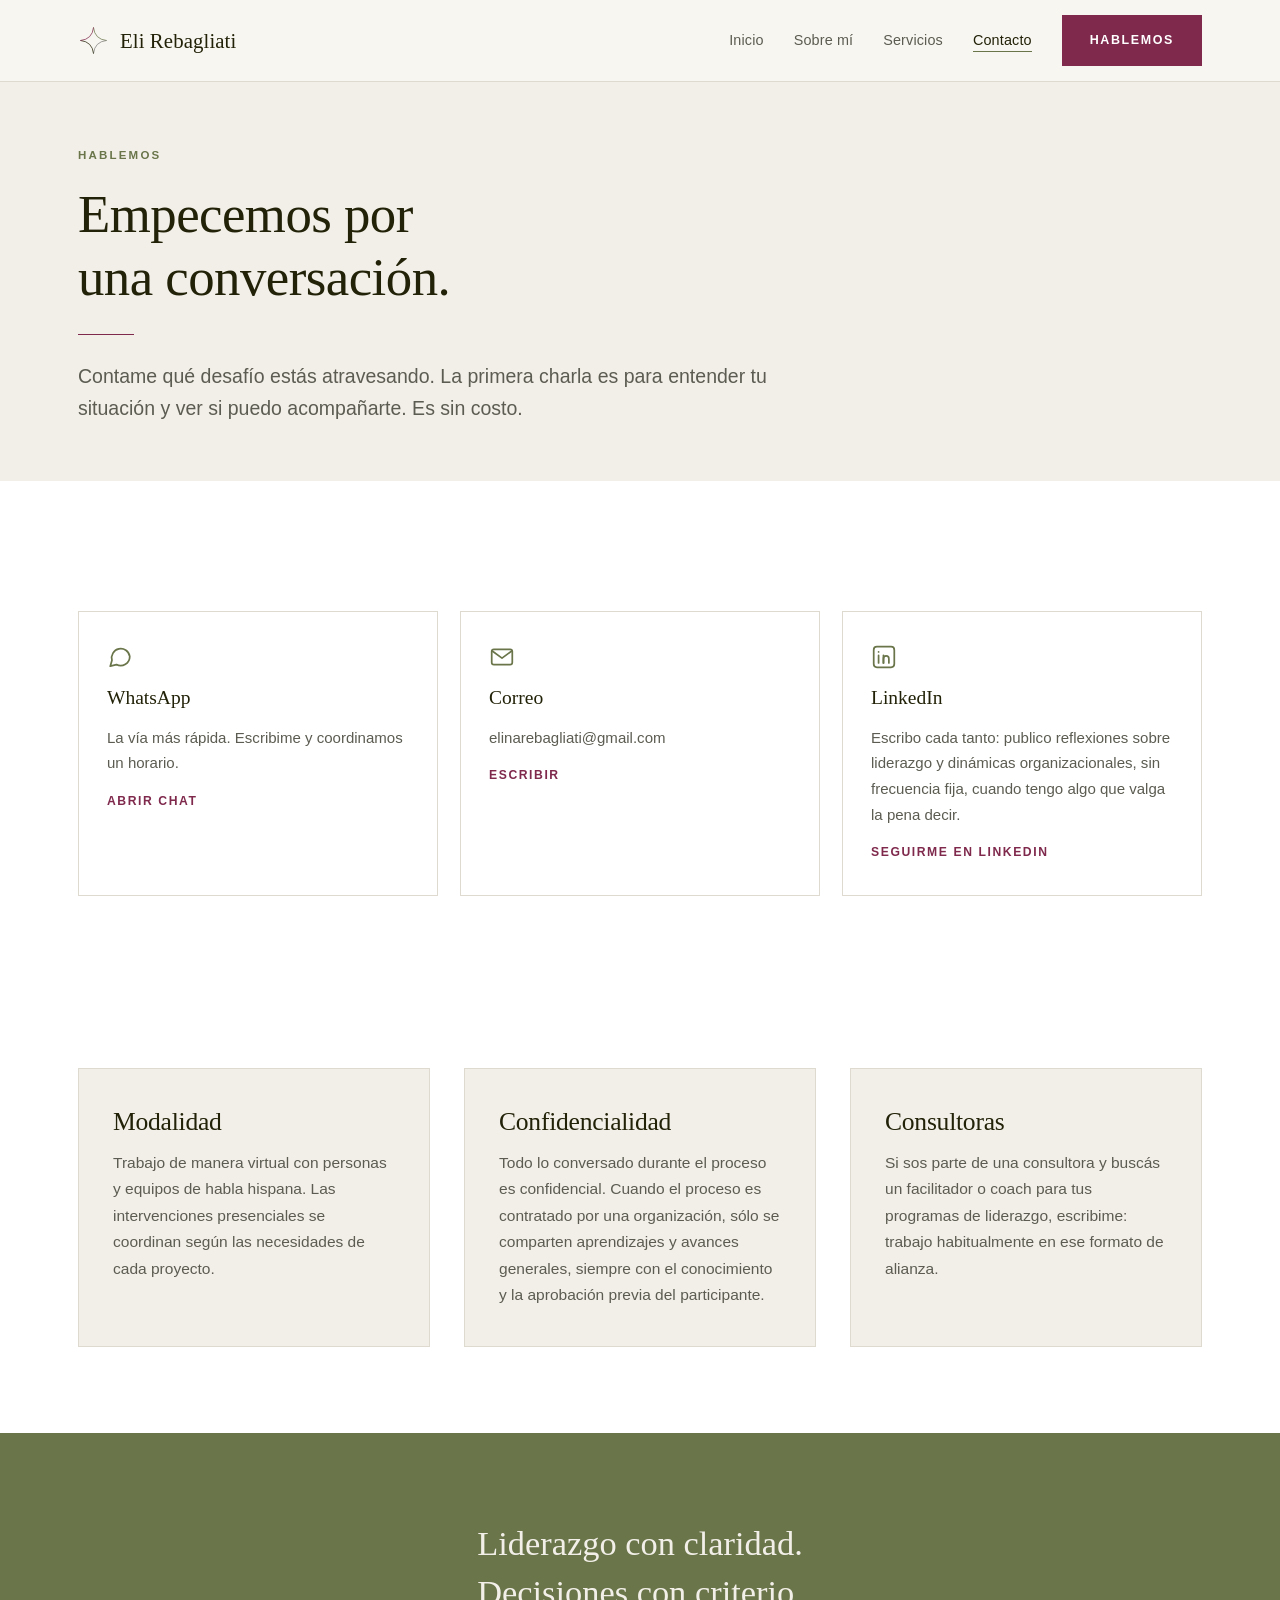
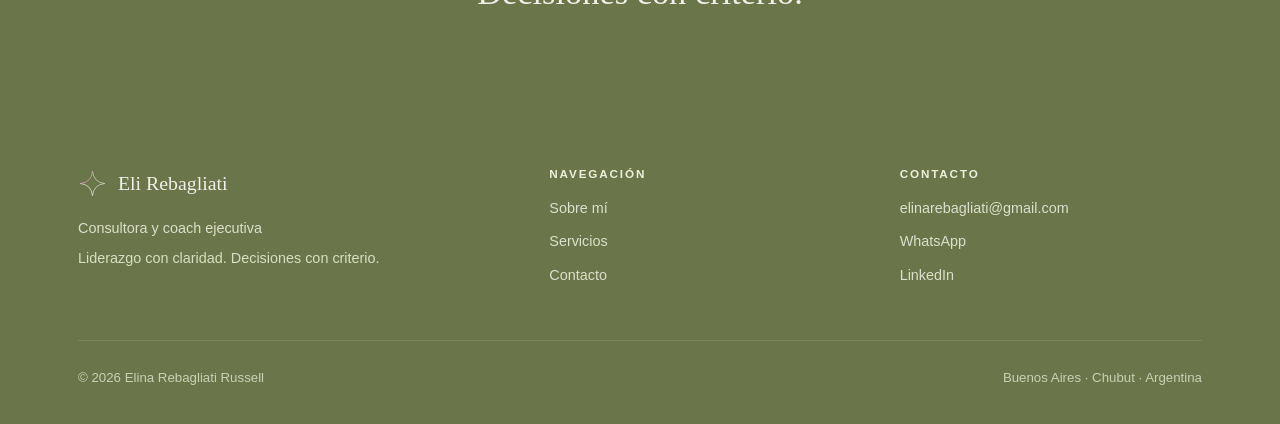
==== commit ae5b2797: "Observaciones II: portada con fondo, iconos de pilares, WhatsApp en header, Sobre mi renovado - Nav " ====
--- a/contacto.html
+++ b/contacto.html
@@ -36,10 +36,10 @@
         <li><a href="index.html">Inicio</a></li>
         <li><a href="sobre-mi.html">Sobre mí</a></li>
         <li><a href="servicios.html">Servicios</a></li>
-        <li><a href="contacto.html" class="activo">Hablemos</a></li>
+        <li><a href="contacto.html" class="activo">Contacto</a></li>
       </ul>
     </nav>
-    <a href="contacto.html" class="btn">Hablemos</a>
+    <a href="https://wa.me/5491127205738?text=Hola%20Eli%2C%20te%20escribo%20desde%20tu%20web." target="_blank" rel="noopener" class="btn">Hablemos</a>
   </div>
 </header>
 
@@ -134,7 +134,7 @@
         <ul>
           <li><a href="sobre-mi.html">Sobre mí</a></li>
           <li><a href="servicios.html">Servicios</a></li>
-          <li><a href="contacto.html">Hablemos</a></li>
+          <li><a href="contacto.html">Contacto</a></li>
         </ul>
       </div>
       <div>
--- a/assets/estilo.css
+++ b/assets/estilo.css
@@ -83,8 +83,8 @@
   backdrop-filter:saturate(150%) blur(12px);
   border-bottom:1px solid var(--linea);
 }
-.barra{display:flex;align-items:center;justify-content:space-between;gap:24px;padding:15px 28px;max-width:var(--ancho);margin:0 auto}
-.marca{display:flex;align-items:center;gap:11px}
+.barra{display:flex;align-items:center;justify-content:flex-end;gap:30px;padding:15px 28px;max-width:var(--ancho);margin:0 auto}
+.marca{display:flex;align-items:center;gap:11px;margin-right:auto}
 .marca svg{width:31px;height:31px;flex:none}
 .marca-nombre{font-family:var(--serif);font-size:1.3rem;color:var(--pantano);letter-spacing:.005em}
 
@@ -117,6 +117,11 @@
 
 /* ── hero ─────────────────────────────────────────────────── */
 .hero{background:var(--marfil);padding:0;overflow:hidden}
+
+/* portada con imagen de fondo (inicio) */
+.hero-fondo{background:var(--marfil) url('portada.jpg') no-repeat 100% 50%;background-size:cover}
+.hero-texto-fondo{max-width:600px;min-height:min(78vh,640px);display:flex;flex-direction:column;justify-content:center;padding:80px 0}
+.hero-texto-fondo h1{margin-bottom:26px}
 .hero-grid{display:grid;grid-template-columns:1.05fr .95fr;align-items:stretch;min-height:min(78vh,640px)}
 .hero-texto{display:flex;flex-direction:column;justify-content:center;padding:76px 60px 76px 28px;max-width:660px;margin-left:auto}
 .hero h1{margin-bottom:26px}
@@ -133,6 +138,7 @@
 .pilar{padding:44px 30px;text-align:center;border-right:1px solid var(--linea)}
 .pilar:last-child{border-right:none}
 .pilar svg{width:36px;height:36px;margin:0 auto 17px;display:block}
+.pilar img{width:76px;height:76px;object-fit:contain;margin:0 auto 15px;display:block;mix-blend-mode:multiply}
 .pilar-nombre{
   font-family:var(--sans);font-size:.73rem;font-weight:600;letter-spacing:.16em;
   text-transform:uppercase;color:var(--pantano);margin:0 0 9px;
@@ -160,6 +166,16 @@
 .tarjeta ul{margin:16px 0 0;padding-left:19px;font-size:.93rem;color:var(--texto-suave)}
 .tarjeta li{margin-bottom:7px}
 .tarjeta-marfil{background:var(--marfil)}
+
+/* ── credenciales (3 arriba, 2 abajo, con ícono) ──────────── */
+.credenciales{display:flex;flex-wrap:wrap;justify-content:center;gap:26px}
+.credenciales .tarjeta{flex:0 1 350px;display:flex;gap:15px;align-items:flex-start;padding:30px 28px}
+.cred-icono{width:30px;height:30px;flex:none;margin-top:2px}
+
+/* ── mini datos (sobre mí) ────────────────────────────────── */
+.mini-datos{display:flex;flex-wrap:wrap;gap:14px 26px;margin-top:30px}
+.mini-dato{display:flex;align-items:center;gap:11px;font-size:.82rem;color:var(--texto-suave);line-height:1.4}
+.mini-dato svg{width:27px;height:27px;flex:none}
 
 /* ── servicio extendido ───────────────────────────────────── */
 .servicio{
@@ -265,6 +281,8 @@
   .hero-img{order:1;height:52vh;max-height:430px}
   .hero-img img{object-position:center 8%}
   .hero-img-vacia{display:none}
+  .hero-fondo{background-image:linear-gradient(rgba(242,239,232,.86),rgba(242,239,232,.86)),url('portada.jpg')}
+  .hero-texto-fondo{max-width:none;min-height:0;padding:64px 0}
   .dos,.dos-texto{grid-template-columns:1fr;gap:38px}
   .servicio{grid-template-columns:1fr;gap:18px;padding:36px 0}
   .servicio-etq{position:static;display:flex;align-items:baseline;gap:14px}
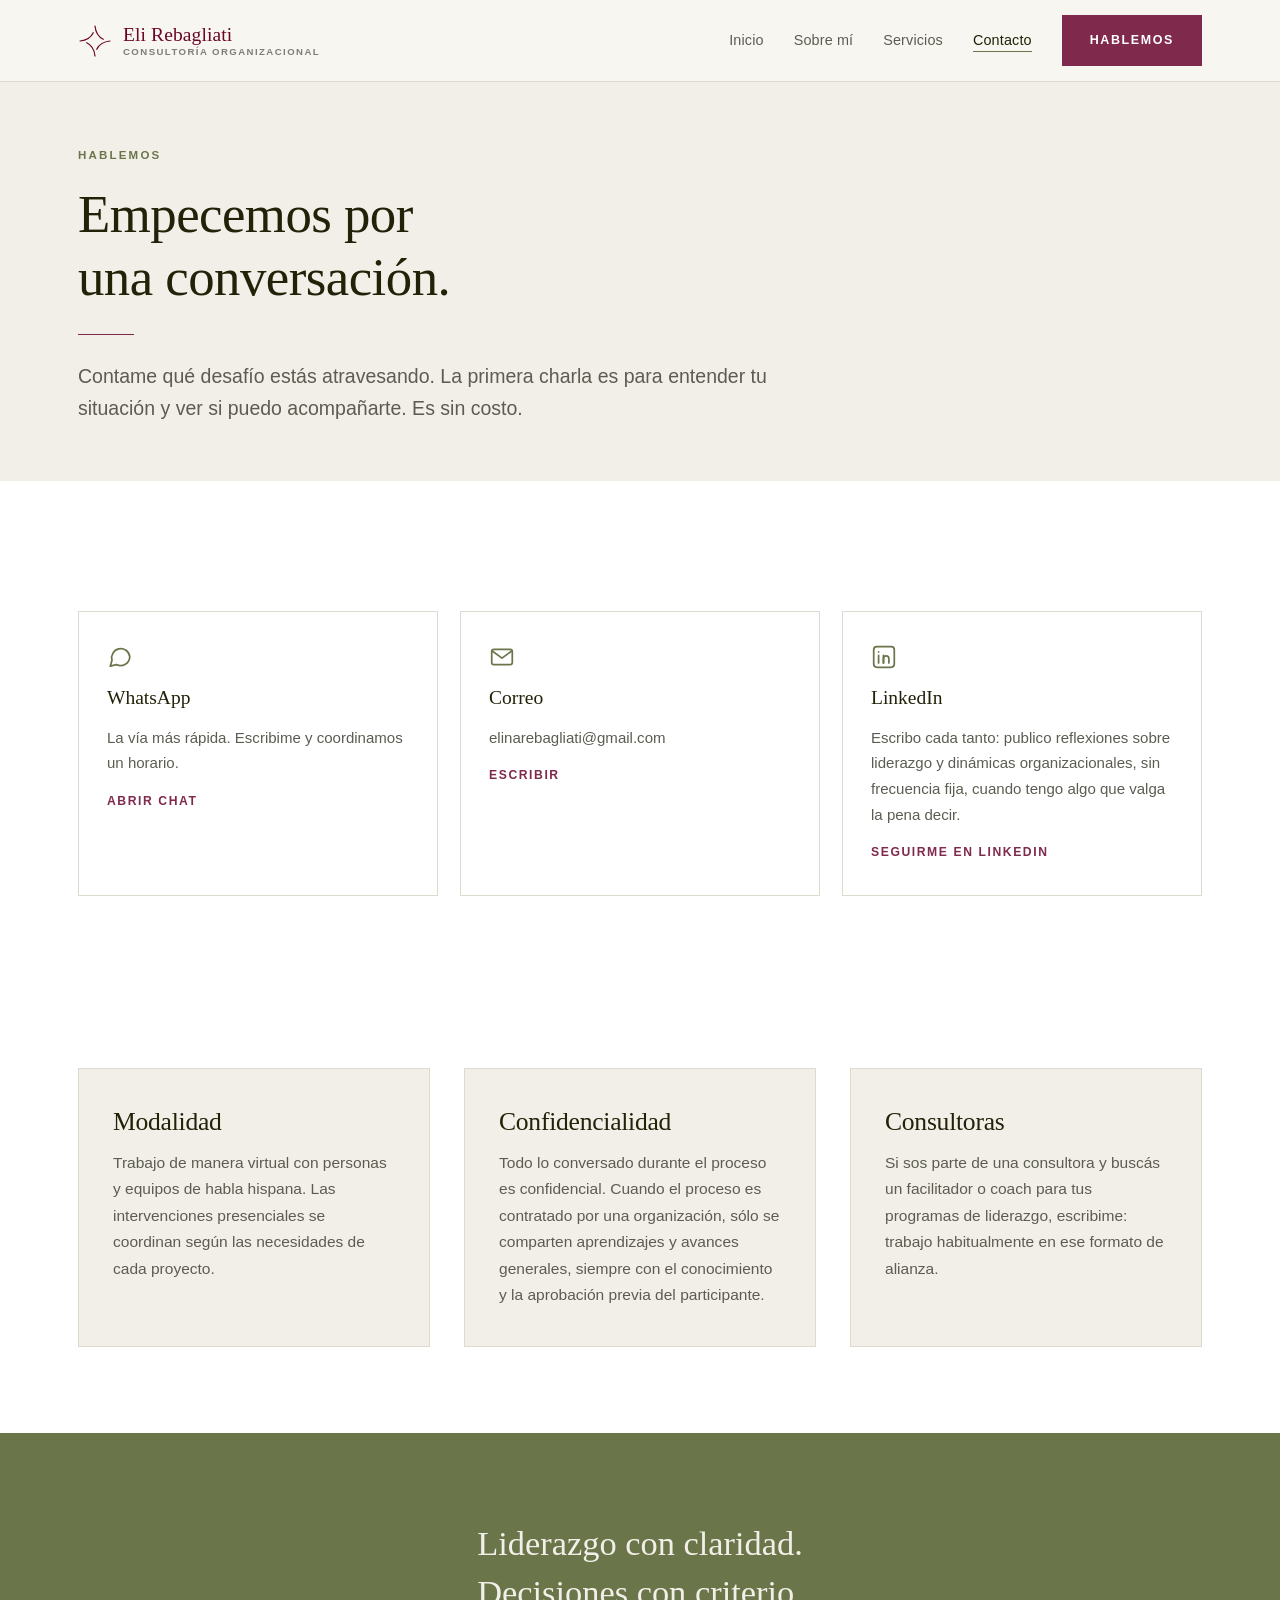
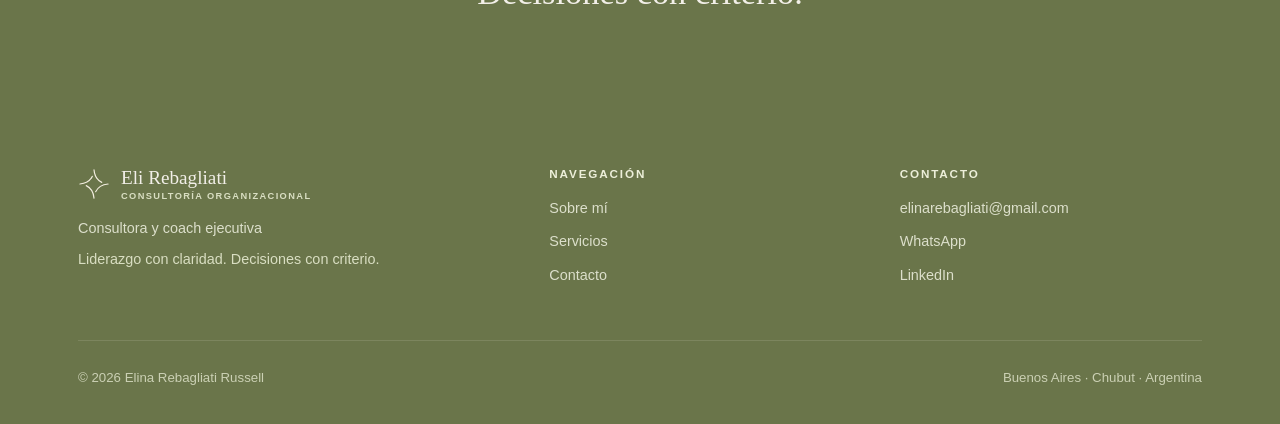
==== commit d1770114: "Observaciones III: logo nuevo, LinkedIn, servicios reescritos y credenciales - Logo: isotipo del des" ====
--- a/contacto.html
+++ b/contacto.html
@@ -20,13 +20,16 @@
 <header>
   <div class="barra">
     <a href="index.html" class="marca">
-      <svg viewBox="0 0 100 100" aria-hidden="true" fill="none" stroke-width="2.4" stroke-linecap="round">
-        <path d="M50 9 Q54 46 91 50" stroke="#6A754A"/>
-        <path d="M91 50 Q54 54 50 91" stroke="#7D7D7A"/>
-        <path d="M50 91 Q46 54 9 50" stroke="#222208"/>
-        <path d="M9 50 Q46 46 50 9" stroke="#7F294C"/>
+      <svg viewBox="0 0 100 100" aria-hidden="true" fill="none" stroke="#6A0629" stroke-width="3.6" stroke-linecap="round">
+        <path d="M50 6 Q54 46 94 50" pathLength="100" stroke-dasharray="70 100"/>
+        <path d="M6 50 Q46 46 50 6"  pathLength="100" stroke-dasharray="70 100"/>
+        <path d="M94 50 Q54 54 50 94" pathLength="100" stroke-dasharray="70 100"/>
+        <path d="M50 94 Q46 54 6 50"  pathLength="100" stroke-dasharray="70 100"/>
       </svg>
-      <span class="marca-nombre">Eli Rebagliati</span>
+      <span class="marca-txt">
+        <span class="marca-nombre">Eli Rebagliati</span>
+        <span class="marca-bajada">Consultoría Organizacional</span>
+      </span>
     </a>
     <button class="menu-btn" id="menuBtn" aria-label="Abrir menú" aria-expanded="false">
       <span></span><span></span><span></span>
@@ -75,7 +78,7 @@
         <span class="canal-accion">Escribir</span>
       </a>
 
-      <a class="canal aparece" href="https://linkedin.com/in/elirebagliati" target="_blank" rel="noopener">
+      <a class="canal aparece" href="https://www.linkedin.com/in/eli-rebagliati-96023375/" target="_blank" rel="noopener">
         <svg viewBox="0 0 24 24" fill="none" stroke="currentColor" stroke-width="1.6" stroke-linecap="round" stroke-linejoin="round">
           <rect x="2.5" y="2.5" width="19" height="19" rx="3"/><path d="M7 10.5v7M7 7.2v.1M11.5 17.5v-4a2.5 2.5 0 0 1 5 0v4"/><path d="M11.5 10.5v7"/>
         </svg>
@@ -118,13 +121,16 @@
     <div class="pie-grid">
       <div>
         <div class="pie-marca">
-          <svg viewBox="0 0 100 100" aria-hidden="true" fill="none" stroke-width="2.4" stroke-linecap="round">
-            <path d="M50 9 Q54 46 91 50" stroke="#D9DEC2"/>
-            <path d="M91 50 Q54 54 50 91" stroke="#E6E4D8"/>
-            <path d="M50 91 Q46 54 9 50" stroke="#F2EFE8"/>
-            <path d="M9 50 Q46 46 50 9" stroke="#D8A0BC"/>
+          <svg viewBox="0 0 100 100" aria-hidden="true" fill="none" stroke="#F2EDDF" stroke-width="3.6" stroke-linecap="round">
+            <path d="M50 6 Q54 46 94 50" pathLength="100" stroke-dasharray="70 100"/>
+            <path d="M6 50 Q46 46 50 6"  pathLength="100" stroke-dasharray="70 100"/>
+            <path d="M94 50 Q54 54 50 94" pathLength="100" stroke-dasharray="70 100"/>
+            <path d="M50 94 Q46 54 6 50"  pathLength="100" stroke-dasharray="70 100"/>
           </svg>
-          <span>Eli Rebagliati</span>
+          <span class="pie-marca-txt">
+            <span class="pie-marca-nombre">Eli Rebagliati</span>
+            <span class="pie-marca-bajada">Consultoría Organizacional</span>
+          </span>
         </div>
         <p style="margin-bottom:6px">Consultora y coach ejecutiva</p>
         <p style="color:#D9DEC2">Liderazgo con claridad. Decisiones con criterio.</p>
@@ -142,7 +148,7 @@
         <ul>
           <li><a href="mailto:elinarebagliati@gmail.com">elinarebagliati@gmail.com</a></li>
           <li><a href="https://wa.me/5491127205738" target="_blank" rel="noopener">WhatsApp</a></li>
-          <li><a href="https://linkedin.com/in/elirebagliati" target="_blank" rel="noopener">LinkedIn</a></li>
+          <li><a href="https://www.linkedin.com/in/eli-rebagliati-96023375/" target="_blank" rel="noopener">LinkedIn</a></li>
         </ul>
       </div>
     </div>
--- a/assets/estilo.css
+++ b/assets/estilo.css
@@ -19,6 +19,7 @@
   --linea:#DEDACF;
   --oliva-claro:#8E9970;
   --vino-oscuro:#6A2140;
+  --vino-logo:#6A0629;
 
   --serif:'Playfair Display',Georgia,'Times New Roman',serif;
   --sans:'Inter',-apple-system,BlinkMacSystemFont,'Segoe UI',Roboto,sans-serif;
@@ -85,8 +86,10 @@
 }
 .barra{display:flex;align-items:center;justify-content:flex-end;gap:30px;padding:15px 28px;max-width:var(--ancho);margin:0 auto}
 .marca{display:flex;align-items:center;gap:11px;margin-right:auto}
-.marca svg{width:31px;height:31px;flex:none}
-.marca-nombre{font-family:var(--serif);font-size:1.3rem;color:var(--pantano);letter-spacing:.005em}
+.marca svg{width:34px;height:34px;flex:none}
+.marca-txt{display:flex;flex-direction:column;line-height:1.1}
+.marca-nombre{font-family:var(--serif);font-size:1.22rem;color:var(--vino-logo);letter-spacing:.005em}
+.marca-bajada{font-family:var(--sans);font-size:.6rem;font-weight:600;letter-spacing:.15em;text-transform:uppercase;color:var(--piedra);margin-top:2px}
 
 nav ul{display:flex;align-items:center;gap:30px;list-style:none;margin:0;padding:0}
 nav a{
@@ -119,9 +122,15 @@
 .hero{background:var(--marfil);padding:0;overflow:hidden}
 
 /* portada con imagen de fondo (inicio) */
-.hero-fondo{background:var(--marfil) url('portada.jpg') no-repeat 100% 50%;background-size:cover}
-.hero-texto-fondo{max-width:600px;min-height:min(78vh,640px);display:flex;flex-direction:column;justify-content:center;padding:80px 0}
-.hero-texto-fondo h1{margin-bottom:26px}
+.hero-fondo{
+  background:
+    linear-gradient(100deg,rgba(248,246,241,.96) 0%,rgba(248,246,241,.86) 38%,rgba(248,246,241,0) 66%),
+    url('portada.jpg') no-repeat 100% 50% / cover,
+    var(--marfil);
+}
+.hero-texto-fondo{max-width:660px;min-height:min(78vh,640px);display:flex;flex-direction:column;justify-content:center;padding:84px 0}
+.hero-texto-fondo h1{margin-bottom:28px;font-size:clamp(2.3rem,4.6vw,3.6rem);line-height:1.22}
+.hero-texto-fondo .entrada{color:var(--texto);max-width:560px}
 .hero-grid{display:grid;grid-template-columns:1.05fr .95fr;align-items:stretch;min-height:min(78vh,640px)}
 .hero-texto{display:flex;flex-direction:column;justify-content:center;padding:76px 60px 76px 28px;max-width:660px;margin-left:auto}
 .hero h1{margin-bottom:26px}
@@ -249,8 +258,10 @@
 footer{background:var(--oliva);color:#DCDFCB;padding:64px 0 34px;font-size:.9rem}
 .pie-grid{display:grid;grid-template-columns:1.4fr 1fr 1fr;gap:48px;padding-bottom:44px;border-bottom:1px solid rgba(242,239,232,.13)}
 .pie-marca{display:flex;align-items:center;gap:11px;margin-bottom:15px}
-.pie-marca svg{width:29px;height:29px}
-.pie-marca span{font-family:var(--serif);font-size:1.24rem;color:var(--marfil)}
+.pie-marca svg{width:32px;height:32px;flex:none}
+.pie-marca-txt{display:flex;flex-direction:column;line-height:1.1}
+.pie-marca-nombre{font-family:var(--serif);font-size:1.2rem;color:var(--marfil)}
+.pie-marca-bajada{font-family:var(--sans);font-size:.58rem;font-weight:600;letter-spacing:.15em;text-transform:uppercase;color:#D9DEC2;margin-top:3px}
 footer h4{font-family:var(--sans);font-size:.73rem;font-weight:600;letter-spacing:.16em;text-transform:uppercase;color:#EDEFDA;margin-bottom:15px}
 footer ul{list-style:none;margin:0;padding:0}
 footer li{margin-bottom:9px}
@@ -281,7 +292,7 @@
   .hero-img{order:1;height:52vh;max-height:430px}
   .hero-img img{object-position:center 8%}
   .hero-img-vacia{display:none}
-  .hero-fondo{background-image:linear-gradient(rgba(242,239,232,.86),rgba(242,239,232,.86)),url('portada.jpg')}
+  .hero-fondo{background:linear-gradient(rgba(248,246,241,.9),rgba(248,246,241,.9)),url('portada.jpg') no-repeat 100% 50% / cover,var(--marfil)}
   .hero-texto-fondo{max-width:none;min-height:0;padding:64px 0}
   .dos,.dos-texto{grid-template-columns:1fr;gap:38px}
   .servicio{grid-template-columns:1fr;gap:18px;padding:36px 0}
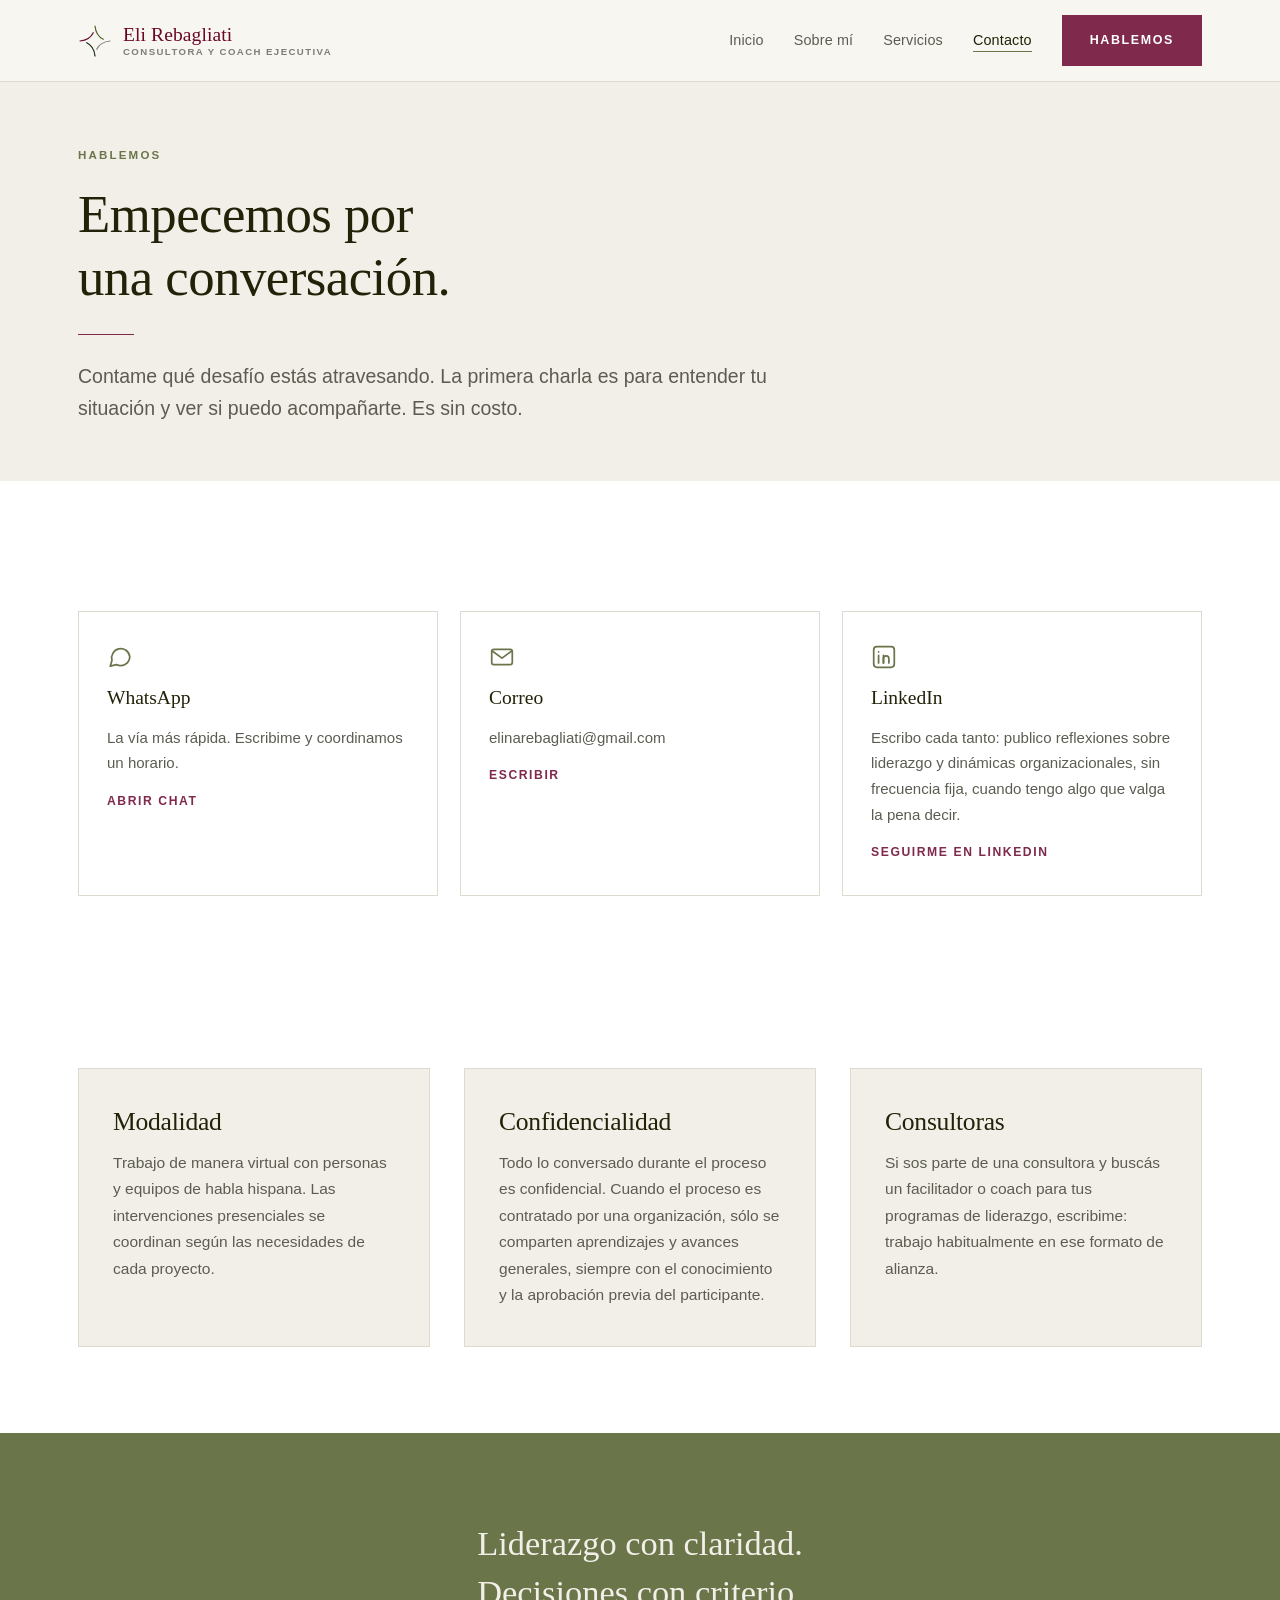
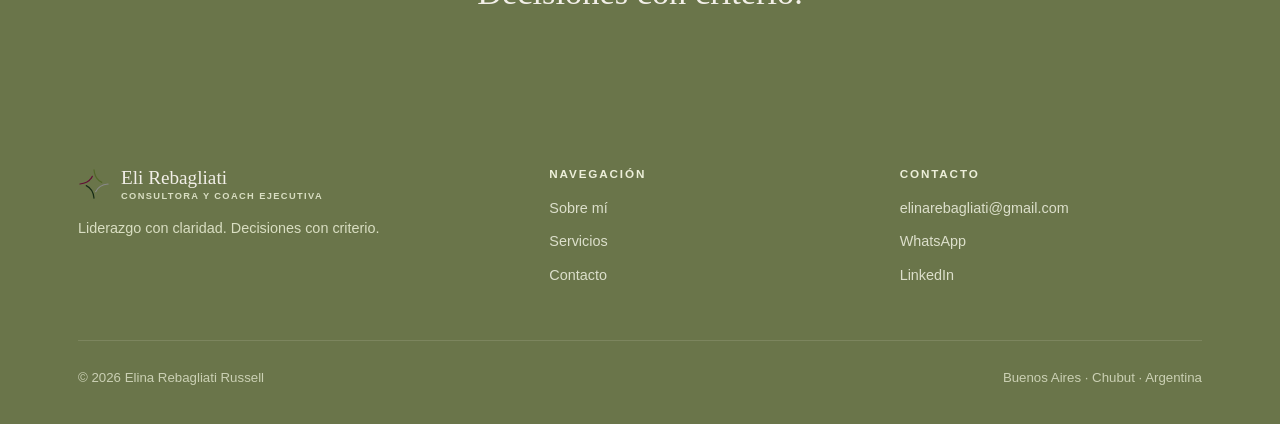
==== commit 4a2a8042: "Logo oficial multicolor, eslogan Consultora y coach ejecutiva e iconos reales de credenciales - Logo" ====
--- a/contacto.html
+++ b/contacto.html
@@ -20,15 +20,15 @@
 <header>
   <div class="barra">
     <a href="index.html" class="marca">
-      <svg viewBox="0 0 100 100" aria-hidden="true" fill="none" stroke="#6A0629" stroke-width="3.6" stroke-linecap="round">
-        <path d="M50 6 Q54 46 94 50" pathLength="100" stroke-dasharray="70 100"/>
-        <path d="M6 50 Q46 46 50 6"  pathLength="100" stroke-dasharray="70 100"/>
-        <path d="M94 50 Q54 54 50 94" pathLength="100" stroke-dasharray="70 100"/>
-        <path d="M50 94 Q46 54 6 50"  pathLength="100" stroke-dasharray="70 100"/>
+      <svg viewBox="0 0 100 100" aria-hidden="true" fill="none" stroke-width="3.6" stroke-linecap="round">
+        <path d="M50 6 Q54 46 94 50" stroke="#516629" pathLength="100" stroke-dasharray="70 100"/>
+        <path d="M6 50 Q46 46 50 6"  stroke="#620D35" pathLength="100" stroke-dasharray="70 100"/>
+        <path d="M94 50 Q54 54 50 94" stroke="#898989" pathLength="100" stroke-dasharray="70 100"/>
+        <path d="M50 94 Q46 54 6 50"  stroke="#162B15" pathLength="100" stroke-dasharray="70 100"/>
       </svg>
       <span class="marca-txt">
         <span class="marca-nombre">Eli Rebagliati</span>
-        <span class="marca-bajada">Consultoría Organizacional</span>
+        <span class="marca-bajada">Consultora y coach ejecutiva</span>
       </span>
     </a>
     <button class="menu-btn" id="menuBtn" aria-label="Abrir menú" aria-expanded="false">
@@ -121,18 +121,17 @@
     <div class="pie-grid">
       <div>
         <div class="pie-marca">
-          <svg viewBox="0 0 100 100" aria-hidden="true" fill="none" stroke="#F2EDDF" stroke-width="3.6" stroke-linecap="round">
-            <path d="M50 6 Q54 46 94 50" pathLength="100" stroke-dasharray="70 100"/>
-            <path d="M6 50 Q46 46 50 6"  pathLength="100" stroke-dasharray="70 100"/>
-            <path d="M94 50 Q54 54 50 94" pathLength="100" stroke-dasharray="70 100"/>
-            <path d="M50 94 Q46 54 6 50"  pathLength="100" stroke-dasharray="70 100"/>
+          <svg viewBox="0 0 100 100" aria-hidden="true" fill="none" stroke-width="3.6" stroke-linecap="round">
+            <path d="M50 6 Q54 46 94 50" stroke="#516629" pathLength="100" stroke-dasharray="70 100"/>
+            <path d="M6 50 Q46 46 50 6"  stroke="#620D35" pathLength="100" stroke-dasharray="70 100"/>
+            <path d="M94 50 Q54 54 50 94" stroke="#898989" pathLength="100" stroke-dasharray="70 100"/>
+            <path d="M50 94 Q46 54 6 50"  stroke="#162B15" pathLength="100" stroke-dasharray="70 100"/>
           </svg>
           <span class="pie-marca-txt">
             <span class="pie-marca-nombre">Eli Rebagliati</span>
-            <span class="pie-marca-bajada">Consultoría Organizacional</span>
+            <span class="pie-marca-bajada">Consultora y coach ejecutiva</span>
           </span>
         </div>
-        <p style="margin-bottom:6px">Consultora y coach ejecutiva</p>
         <p style="color:#D9DEC2">Liderazgo con claridad. Decisiones con criterio.</p>
       </div>
       <div>
